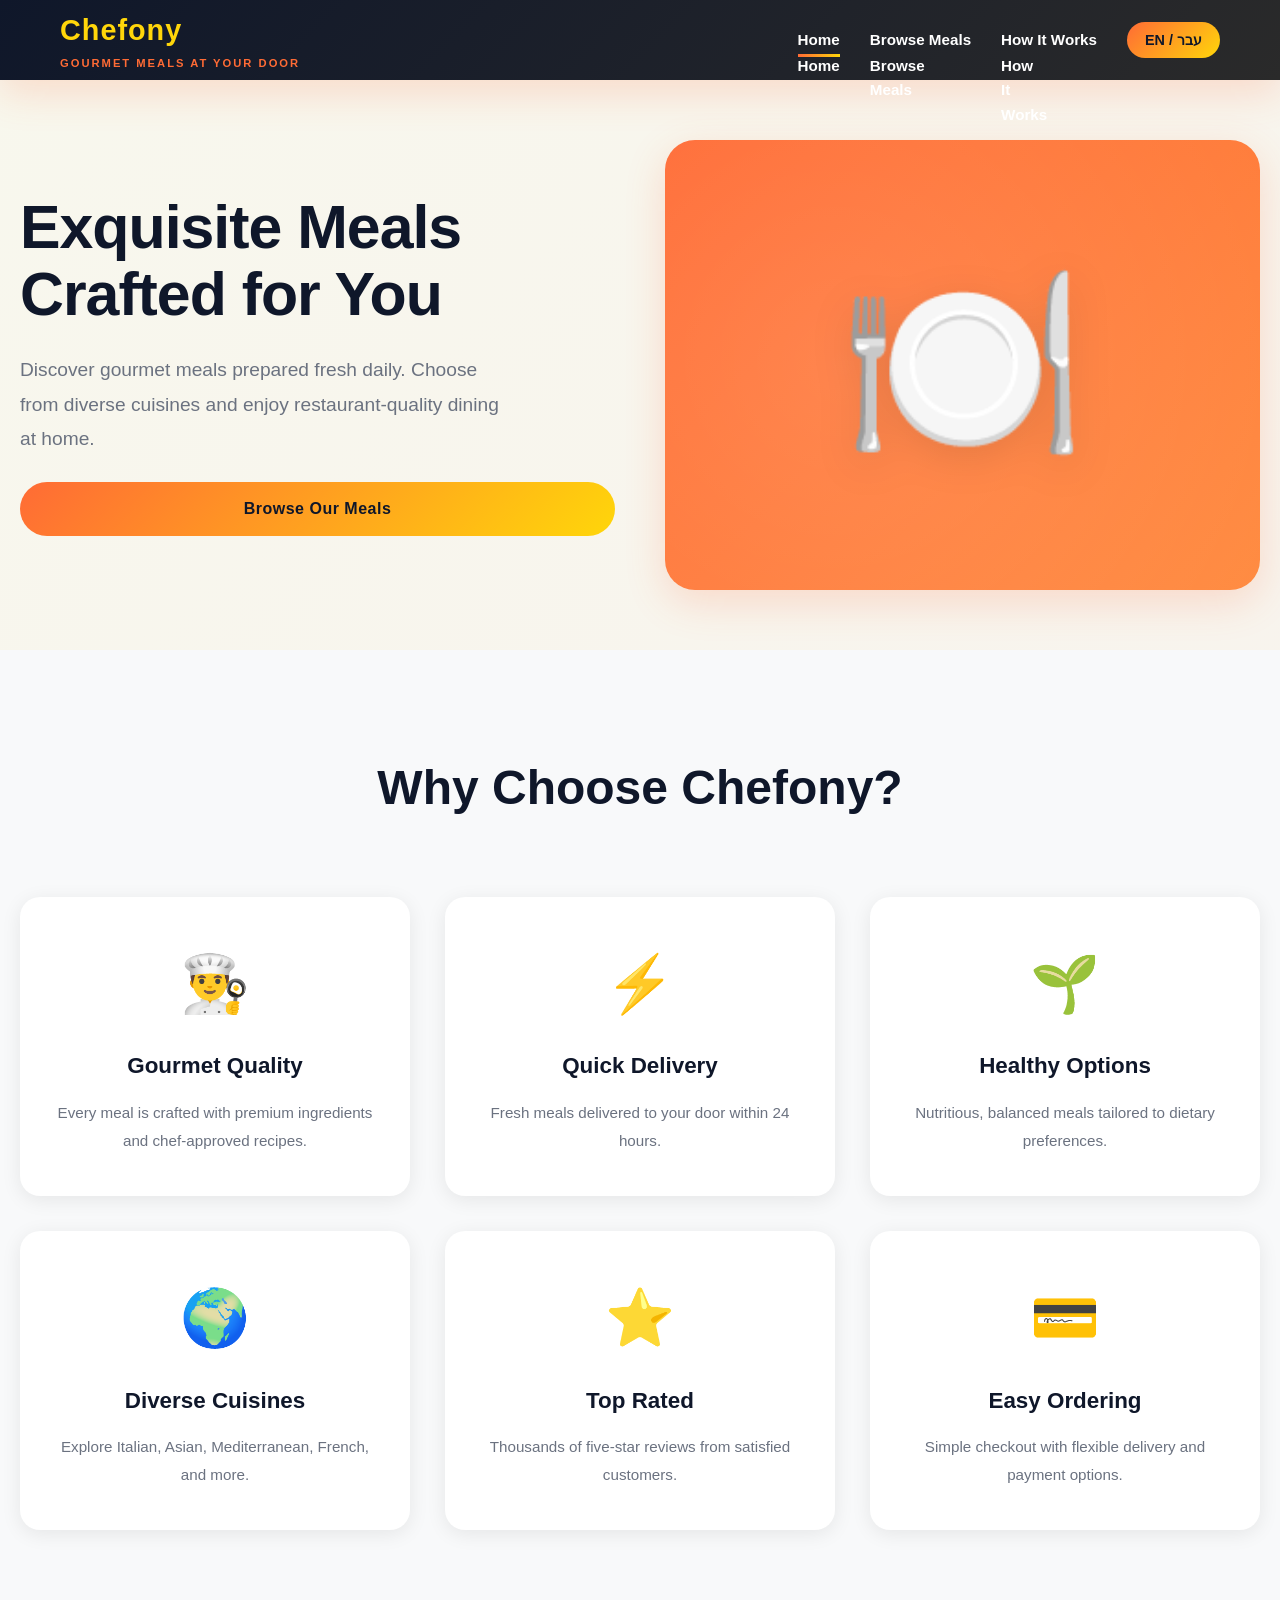
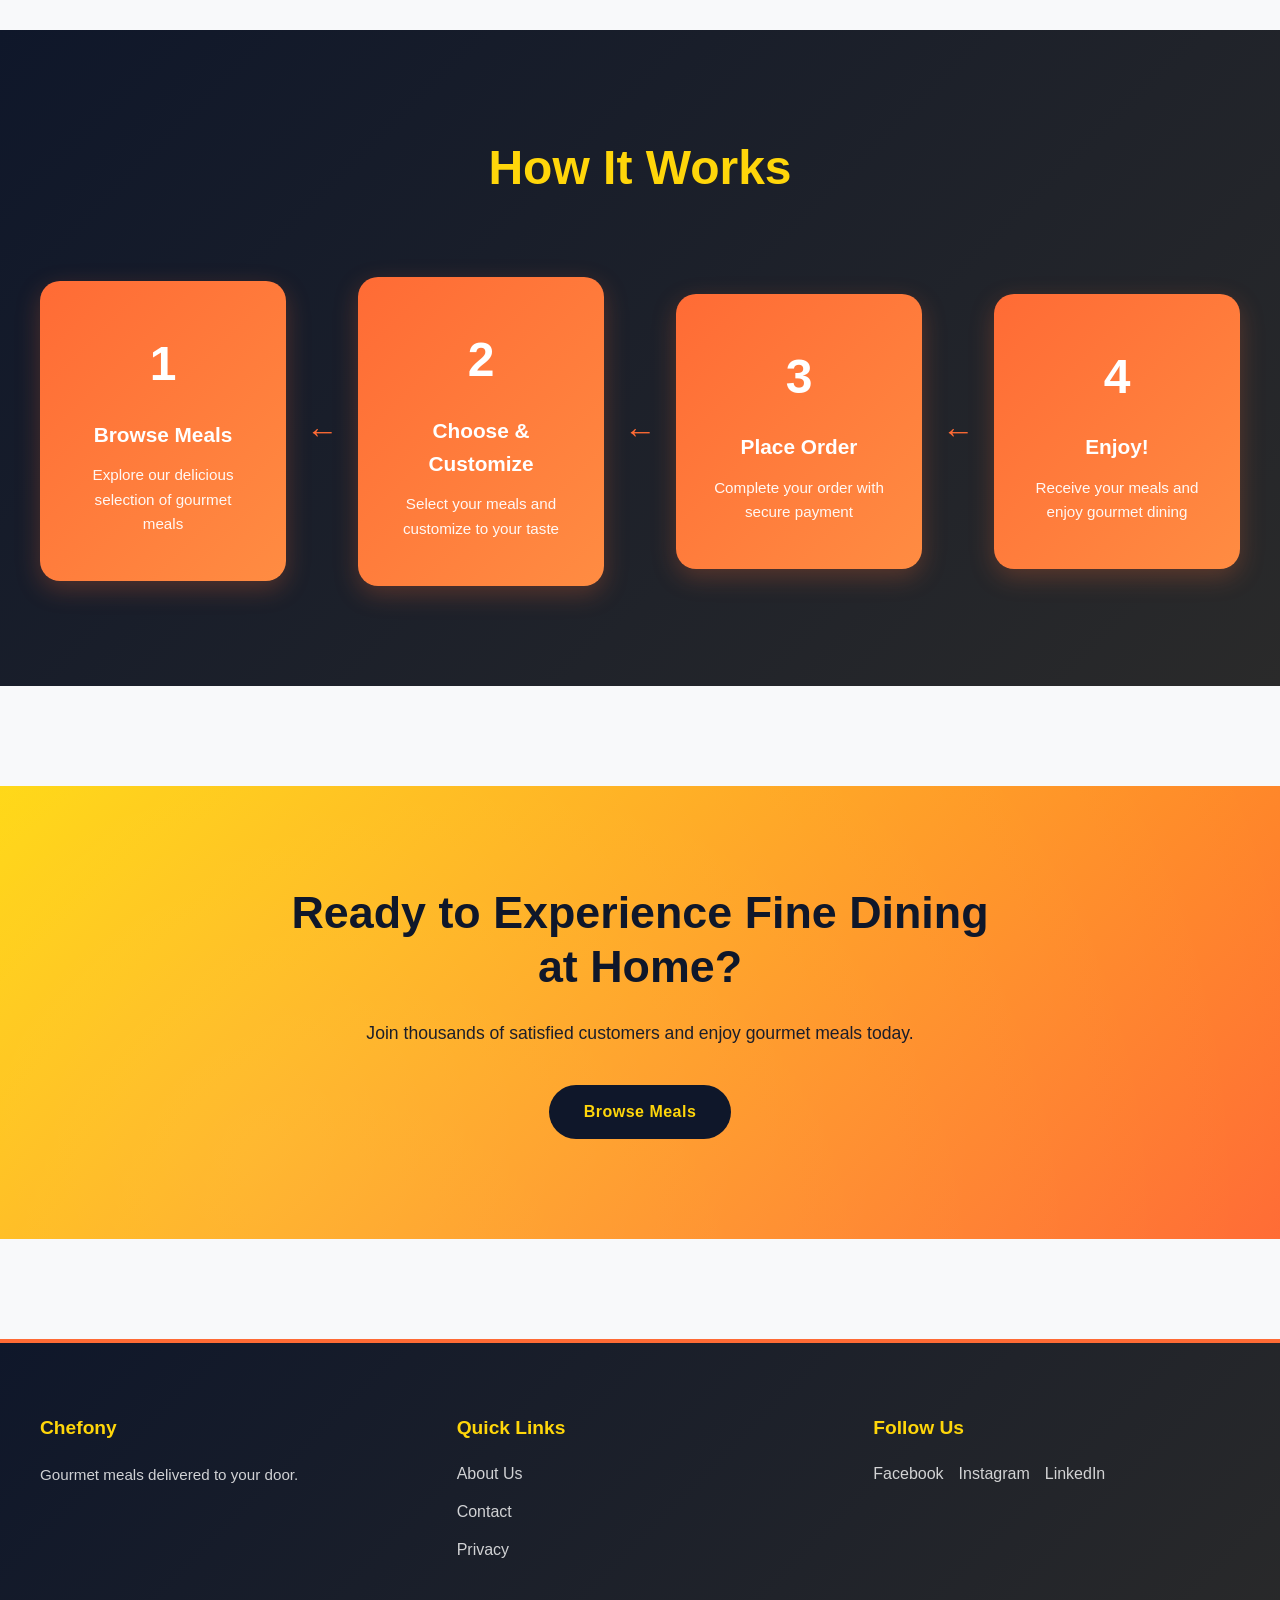
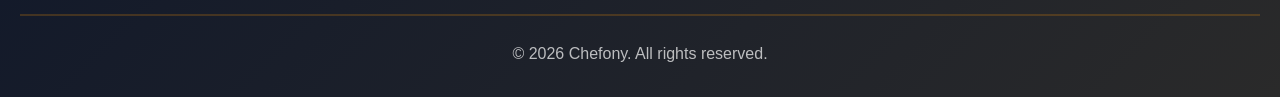
==== index.html @ 5f9595e0 "new_page" ====
<!DOCTYPE html>
<html lang="he" dir="rtl">
<head>
    <meta charset="UTF-8">
    <meta name="viewport" content="width=device-width, initial-scale=1.0">
    <title>Chefony - Delicious Meals Delivered</title>
    <link rel="stylesheet" href="styles.css">
</head>
<body>
    <nav class="navbar">
        <div class="nav-container">
            <div class="logo">
                <h1>Chefony</h1>
                <p data-en="Gourmet Meals at Your Door" data-he="ארוחות גורמט אצלך בדלת">ארוחות גורמט אצלך בדלת</p>
            </div>
            <div class="nav-links">
                <a href="#home" class="nav-link active" data-en="Home" data-he="בית">בית</a>
                <a href="meals.html" class="nav-link" data-en="Browse Meals" data-he="עיין בארוחות">עיין בארוחות</a>
                <a href="#how-it-works" class="nav-link" data-en="How It Works" data-he="איך זה עובד">איך זה עובד</a>
                <button class="lang-toggle" onclick="toggleLanguage()">EN / עבר</button>
            </div>
        </div>
    </nav>

    <section id="home" class="hero">
        <div class="hero-content">
            <h1 data-en="Exquisite Meals Crafted for You" data-he="ארוחות משובחות שנוצרות עבורך">ארוחות משובחות שנוצרות עבורך</h1>
            <p data-en="Discover gourmet meals prepared fresh daily. Choose from diverse cuisines and enjoy restaurant-quality dining at home." data-he="גלה ארוחות גורמט המוכנות טריות מדי יום. בחר מתפריטים מגוונים ותיהנה מארוחות ברמת מסעדה בבית.">גלה ארוחות גורמט המוכנות טריות מדי יום. בחר מתפריטים מגוונים ותיהנה מארוחות ברמת מסעדה בבית.</p>
            <a href="meals.html" class="btn btn-primary" data-en="Browse Our Meals" data-he="עיין בארוחותינו">עיין בארוחותינו</a>
        </div>
        <div class="hero-image">
            <div class="image-placeholder">🍽️</div>
        </div>
    </section>

    <section id="features" class="features">
        <h2 data-en="Why Choose Chefony?" data-he="למה לבחור ב-Chefony?">למה לבחור ב-Chefony?</h2>
        <div class="features-grid">
            <div class="feature-card">
                <div class="feature-icon">👨‍🍳</div>
                <h3 data-en="Gourmet Quality" data-he="איכות גורמט">איכות גורמט</h3>
                <p data-en="Every meal is crafted with premium ingredients and chef-approved recipes." data-he="כל ארוחה מוכנה עם מרכיבים פרימיום ובאישור שפים.">כל ארוחה מוכנה עם מרכיבים פרימיום ובאישור שפים.</p>
            </div>
            <div class="feature-card">
                <div class="feature-icon">⚡</div>
                <h3 data-en="Quick Delivery" data-he="משלוח מהיר">משלוח מהיר</h3>
                <p data-en="Fresh meals delivered to your door within 24 hours." data-he="ארוחות טריות מועברות לדלתך תוך 24 שעות.">ארוחות טריות מועברות לדלתך תוך 24 שעות.</p>
            </div>
            <div class="feature-card">
                <div class="feature-icon">🌱</div>
                <h3 data-en="Healthy Options" data-he="אפשרויות בריאות">אפשרויות בריאות</h3>
                <p data-en="Nutritious, balanced meals tailored to dietary preferences." data-he="ארוחות מזינות ומאוזנות המותאמות להעדפות תזונתיות.">ארוחות מזינות ומאוזנות המותאמות להעדפות תזונתיות.</p>
            </div>
            <div class="feature-card">
                <div class="feature-icon">🌍</div>
                <h3 data-en="Diverse Cuisines" data-he="מטבחים מגוונים">מטבחים מגוונים</h3>
                <p data-en="Explore Italian, Asian, Mediterranean, French, and more." data-he="בדוק איטלקית, אסיאתית, ים תיכונית, צרפתית ועוד.">בדוק איטלקית, אסיאתית, ים תיכונית, צרפתית ועוד.</p>
            </div>
            <div class="feature-card">
                <div class="feature-icon">⭐</div>
                <h3 data-en="Top Rated" data-he="דירוג גבוה">דירוג גבוה</h3>
                <p data-en="Thousands of five-star reviews from satisfied customers." data-he="אלפי ביקורות חמישה כוכבים מלקוחות מרוצים.">אלפי ביקורות חמישה כוכבים מלקוחות מרוצים.</p>
            </div>
            <div class="feature-card">
                <div class="feature-icon">💳</div>
                <h3 data-en="Easy Ordering" data-he="הזמנה קלה">הזמנה קלה</h3>
                <p data-en="Simple checkout with flexible delivery and payment options." data-he="קופה פשוטה עם אפשרויות משלוח ותשלום גמישות.">קופה פשוטה עם אפשרויות משלוח ותשלום גמישות.</p>
            </div>
        </div>
    </section>

    <section id="how-it-works" class="how-it-works">
        <h2 data-en="How It Works" data-he="איך זה עובד">איך זה עובד</h2>
        <div class="steps">
            <div class="step">
                <div class="step-number">1</div>
                <h3 data-en="Browse Meals" data-he="עיין בארוחות">עיין בארוחות</h3>
                <p data-en="Explore our delicious selection of gourmet meals" data-he="בדוק את מבחר הארוחות המעולות שלנו">בדוק את מבחר הארוחות המעולות שלנו</p>
            </div>
            <div class="step-arrow" data-arrow="true">←</div>
            <div class="step">
                <div class="step-number">2</div>
                <h3 data-en="Choose & Customize" data-he="בחר והתאם">בחר והתאם</h3>
                <p data-en="Select your meals and customize to your taste" data-he="בחר ארוחות והתאם לטעמך">בחר ארוחות והתאם לטעמך</p>
            </div>
            <div class="step-arrow" data-arrow="true">←</div>
            <div class="step">
                <div class="step-number">3</div>
                <h3 data-en="Place Order" data-he="בצע הזמנה">בצע הזמנה</h3>
                <p data-en="Complete your order with secure payment" data-he="השלם את הזמנתך עם תשלום מאובטח">השלם את הזמנתך עם תשלום מאובטח</p>
            </div>
            <div class="step-arrow" data-arrow="true">←</div>
            <div class="step">
                <div class="step-number">4</div>
                <h3 data-en="Enjoy!" data-he="תיהנו!">תיהנו!</h3>
                <p data-en="Receive your meals and enjoy gourmet dining" data-he="קבל את הארוחות שלך ותיהנה מחווית גורמט">קבל את הארוחות שלך ותיהנה מחווית גורמט</p>
            </div>
        </div>
    </section>

    <section class="cta">
        <div class="cta-content">
            <h2 data-en="Ready to Experience Fine Dining at Home?" data-he="מוכנים לחוות ארוחת שף פרטית בבית?">מוכנים לחוות ארוחת שף פרטית בבית?</h2>
            <p data-en="Join thousands of satisfied customers and enjoy gourmet meals today." data-he="הצטרף לאלפי לקוחות מרוצים ותיהנה מארוחות גורמט כבר היום.">הצטרף לאלפי לקוחות מרוצים ותיהנה מארוחות גורמט כבר היום.</p>
            <a href="meals.html" class="btn btn-secondary" data-en="Browse Meals" data-he="עיין בארוחות">עיין בארוחות</a>
        </div>
    </section>

    <footer class="footer">
        <div class="footer-content">
            <div class="footer-section">
                <h4>Chefony</h4>
                <p data-en="Gourmet meals delivered to your door." data-he="ארוחות גורמט מועברות לדלת ביתך.">ארוחות גורמט מועברות לדלת ביתך.</p>
            </div>
            <div class="footer-section">
                <h4 data-en="Quick Links" data-he="קישורים מהירים">קישורים מהירים</h4>
                <ul>
                    <li><a href="#" data-en="About Us" data-he="אודותינו">אודותינו</a></li>
                    <li><a href="#" data-en="Contact" data-he="צור קשר">צור קשר</a></li>
                    <li><a href="#" data-en="Privacy" data-he="פרטיות">פרטיות</a></li>
                </ul>
            </div>
            <div class="footer-section">
                <h4 data-en="Follow Us" data-he="עקבו אחרינו">עקבו אחרינו</h4>
                <div class="social-links">
                    <a href="#">Facebook</a>
                    <a href="#">Instagram</a>
                    <a href="#">LinkedIn</a>
                </div>
            </div>
        </div>
        <div class="footer-bottom">
            <p>&copy; 2026 Chefony. <span data-en="All rights reserved." data-he="כל הזכויות שמורות.">כל הזכויות שמורות.</span></p>
        </div>
    </footer>

    <div id="contactModal" class="modal">
        <div class="modal-content">
            <span class="close" onclick="closeModal()">&times;</span>
            <h2 data-en="Get in Touch" data-he="צור קשר">צור קשר</h2>
            <form id="contactForm" onsubmit="submitForm(event)">
                <div class="form-group">
                    <label for="name" data-en="Name" data-he="שם">שם</label>
                    <input type="text" id="name" name="name" required>
                </div>
                <div class="form-group">
                    <label for="phone" data-en="Phone (9 digits)" data-he="טלפון (9 ספרות)">טלפון (9 ספרות)</label>
                    <input type="tel" id="phone" name="phone" pattern="\d{9}" placeholder="123456789" required>
                </div>
                <div class="form-group">
                    <label for="email" data-en="Email (Optional)" data-he="דוא״ל (אופציונלי)">דוא״ל (אופציונלי)</label>
                    <input type="email" id="email" name="email">
                </div>
                <div class="form-group">
                    <label for="message" data-en="Message" data-he="הודעה">הודעה</label>
                    <textarea id="message" name="message" rows="5" required></textarea>
                </div>
                <button type="submit" class="btn btn-primary" data-en="Send" data-he="שלח">שלח</button>
            </form>
        </div>
    </div>

    <script>
        function toggleLanguage() {
            const htmlTag = document.documentElement;
            // בדיקת השפה הנוכחית ומעבר לשנייה
            const currentLang = htmlTag.getAttribute('lang') === 'he' ? 'en' : 'he';
            
            // עדכון מאפייני השפה והכיווניות על ה-HTML הראשי
            htmlTag.setAttribute('lang', currentLang);
            htmlTag.setAttribute('dir', currentLang === 'he' ? 'rtl' : 'ltr');

            // מעבר על כל האלמנטים שיש להם תרגום והחלפת הטקסט הפנימי שלהם
            const translatableElements = document.querySelectorAll('[data-en][data-he]');
            translatableElements.forEach(el => {
                el.textContent = el.getAttribute(`data-${currentLang}`);
            });

            // היפוך כיוון חצי הזרימה (איך זה עובד) בהתאם לכיווניות החדשה
            const arrows = document.querySelectorAll('[data-arrow]');
            arrows.forEach(arrow => {
                arrow.textContent = currentLang === 'he' ? '←' : '→';
            });
        }
    </script>
    <script src="script.js"></script>
</body>
</html>
---- styles.css ----
/* ============================================
   GLOBAL STYLES & VARIABLES
   ============================================ */
:root {
    --primary-color: #0f172a;
    --secondary-color: #ff6b35;
    --accent-color: #ffd60a;
    --light-bg: #f8f9fa;
    --white: #ffffff;
    --text-dark: #1a1a1a;
    --text-light: #6b7280;
    --success: #10b981;
    --border-radius: 16px;
    --transition: all 0.3s ease;
    --box-shadow: 0 4px 20px rgba(0, 0, 0, 0.08);
    --box-shadow-lg: 0 12px 40px rgba(255, 107, 53, 0.2);
}

* {
    margin: 0;
    padding: 0;
    box-sizing: border-box;
}

body {
    font-family: 'Segoe UI', Tahoma, Geneva, Verdana, sans-serif;
    color: var(--text-dark);
    background-color: var(--light-bg);
    line-height: 1.6;
    overflow-x: hidden;
}

/* RTL Support */
html[dir="rtl"] {
    direction: rtl;
    text-align: right;
}

html[dir="rtl"] .hero-content {
    text-align: right;
}

html[dir="rtl"] .hero-image {
    order: -1;
}

/* ============================================
   NAVBAR & NAVIGATION
   ============================================ */
.navbar {
    background: linear-gradient(135deg, var(--primary-color) 0%, #2a2a2a 100%);
    box-shadow: var(--box-shadow-lg);
    position: sticky;
    top: 0;
    z-index: 1000;
    transition: var(--transition);
}

.nav-container {
    max-width: 1200px;
    margin: 0 auto;
    padding: 0 20px;
    display: flex;
    justify-content: space-between;
    align-items: center;
    height: 80px;
}

.logo {
    display: flex;
    flex-direction: column;
    gap: 2px;
}

.logo h1 {
    font-size: 1.8rem;
    color: var(--accent-color);
    font-weight: 900;
    letter-spacing: 1px;
}

.logo h1 a {
    text-decoration: none;
    color: inherit;
}

.logo p {
    font-size: 0.7rem;
    color: var(--secondary-color);
    letter-spacing: 2px;
    text-transform: uppercase;
    font-weight: 600;
}

.nav-links {
    display: flex;
    gap: 30px;
    align-items: center;
}

.nav-link {
    text-decoration: none;
    color: var(--white);
    font-weight: 600;
    position: relative;
    transition: var(--transition);
    font-size: 0.95rem;
}

.nav-link::after {
    content: attr(data-en);
    position: absolute;
    bottom: -5px;
    left: 0;
    width: 0;
    height: 3px;
    background: linear-gradient(90deg, var(--secondary-color), var(--accent-color));
    transition: var(--transition);
}

.nav-link:hover::after,
.nav-link.active::after {
    width: 100%;
}

.lang-toggle {
    background: linear-gradient(135deg, var(--secondary-color), var(--accent-color));
    color: var(--primary-color);
    border: none;
    padding: 10px 18px;
    border-radius: 50px;
    cursor: pointer;
    font-weight: 700;
    transition: var(--transition);
    font-size: 0.9rem;
}

.lang-toggle:hover {
    transform: scale(1.08);
    box-shadow: 0 4px 15px rgba(255, 149, 0, 0.3);
}

/* ============================================
   HERO SECTION
   ============================================ */
.hero {
    max-width: 1400px;
    margin: 0 auto;
    padding: 60px 20px;
    display: grid;
    grid-template-columns: 1fr 1fr;
    gap: 50px;
    align-items: center;
    background: linear-gradient(135deg, rgba(255, 215, 0, 0.05) 0%, rgba(255, 149, 0, 0.05) 100%);
}

.hero-content {
    display: flex;
    flex-direction: column;
    gap: 25px;
}

.hero-content h1 {
    font-size: 3.8rem;
    color: var(--primary-color);
    font-weight: 900;
    line-height: 1.1;
    letter-spacing: -1px;
}

.hero-content p {
    font-size: 1.2rem;
    color: var(--text-light);
    max-width: 500px;
    line-height: 1.8;
}

.hero-image {
    display: flex;
    align-items: center;
    justify-content: center;
    min-height: 450px;
    background: linear-gradient(135deg, var(--secondary-color), #ff8c42);
    border-radius: 30px;
    box-shadow: var(--box-shadow-lg);
    position: relative;
    overflow: hidden;
}

.hero-image::before {
    content: '';
    position: absolute;
    inset: 0;
    background: radial-gradient(circle at 30% 50%, rgba(255, 255, 255, 0.1), transparent);
    pointer-events: none;
}

.image-placeholder {
    font-size: 200px;
    text-align: center;
    z-index: 1;
    filter: drop-shadow(0 10px 20px rgba(0, 0, 0, 0.1));
}

/* ============================================
   BUTTONS
   ============================================ */
.btn {
    display: inline-block;
    padding: 14px 35px;
    border: none;
    border-radius: 50px;
    font-size: 1rem;
    font-weight: 700;
    cursor: pointer;
    transition: var(--transition);
    text-decoration: none;
    text-align: center;
    letter-spacing: 0.5px;
}

.btn-primary {
    background: linear-gradient(135deg, var(--secondary-color), var(--accent-color));
    color: var(--primary-color);
}

.btn-primary:hover {
    transform: translateY(-3px);
    box-shadow: 0 10px 25px rgba(255, 149, 0, 0.3);
}

.btn-secondary {
    background: var(--primary-color);
    color: var(--accent-color);
}

.btn-secondary:hover {
    transform: translateY(-3px);
    box-shadow: var(--box-shadow-lg);
    background: #2a2a2a;
}

.btn-outline {
    background: transparent;
    color: var(--secondary-color);
    border: 2px solid var(--secondary-color);
}

.btn-outline:hover {
    background: var(--secondary-color);
    color: var(--primary-color);
}

.btn-small {
    padding: 10px 18px;
    font-size: 0.9rem;
}

.btn-block {
    width: 100%;
    margin-top: 10px;
}

/* ============================================
   FEATURES SECTION
   ============================================ */
.features {
    max-width: 1400px;
    margin: 100px auto;
    padding: 0 20px;
}

.features h2 {
    font-size: 3rem;
    text-align: center;
    margin-bottom: 70px;
    color: var(--primary-color);
    font-weight: 900;
}

.features-grid {
    display: grid;
    grid-template-columns: repeat(auto-fit, minmax(320px, 1fr));
    gap: 35px;
}

.feature-card {
    background: var(--white);
    padding: 40px 30px;
    border-radius: 20px;
    box-shadow: var(--box-shadow);
    transition: var(--transition);
    text-align: center;
    border: 2px solid transparent;
}

.feature-card:hover {
    transform: translateY(-8px);
    box-shadow: var(--box-shadow-lg);
    border-color: var(--secondary-color);
}

.feature-icon {
    font-size: 3.5rem;
    margin-bottom: 20px;
    display: inline-block;
    animation: bounce 2s infinite;
}

@keyframes bounce {
    0%, 100% {
        transform: translateY(0);
    }
    50% {
        transform: translateY(-10px);
    }
}

.feature-card h3 {
    font-size: 1.4rem;
    margin-bottom: 15px;
    color: var(--primary-color);
    font-weight: 800;
}

.feature-card p {
    color: var(--text-light);
    line-height: 1.8;
    font-size: 0.95rem;
}

/* ============================================
   HOW IT WORKS SECTION
   ============================================ */
.how-it-works {
    background: linear-gradient(135deg, var(--primary-color) 0%, #2a2a2a 100%);
    padding: 100px 20px;
    margin: 100px 0;
    color: var(--white);
}

.how-it-works h2 {
    font-size: 3rem;
    text-align: center;
    margin-bottom: 70px;
    color: var(--accent-color);
    font-weight: 900;
}

.steps {
    max-width: 1200px;
    margin: 0 auto;
    display: flex;
    justify-content: center;
    align-items: center;
    gap: 20px;
    flex-wrap: wrap;
}

.step {
    background: linear-gradient(135deg, var(--secondary-color), #ff8c42);
    color: var(--white);
    padding: 45px 35px;
    border-radius: 20px;
    text-align: center;
    flex: 1;
    min-width: 220px;
    box-shadow: 0 8px 25px rgba(255, 107, 53, 0.25);
    transition: var(--transition);
}

.step:hover {
    transform: translateY(-8px);
    box-shadow: 0 15px 40px rgba(255, 107, 53, 0.35);
}

.step-number {
    font-size: 3rem;
    font-weight: 900;
    margin-bottom: 15px;
}

.step h3 {
    font-size: 1.3rem;
    margin-bottom: 12px;
    font-weight: 800;
}

.step p {
    font-size: 0.95rem;
    opacity: 0.95;
}

.step-arrow {
    font-size: 2rem;
    color: var(--secondary-color);
    display: none;
}

@media (min-width: 768px) {
    .step-arrow {
        display: block;
    }
}

/* ============================================
   CTA SECTION
   ============================================ */
.cta {
    background: linear-gradient(135deg, var(--accent-color) 0%, var(--secondary-color) 100%);
    color: var(--primary-color);
    padding: 100px 20px;
    text-align: center;
    position: relative;
    overflow: hidden;
}

.cta::before {
    content: '';
    position: absolute;
    inset: 0;
    background: radial-gradient(circle at 20% 80%, rgba(255, 255, 255, 0.1), transparent);
    pointer-events: none;
}

.cta-content {
    max-width: 700px;
    margin: 0 auto;
    position: relative;
    z-index: 1;
}

.cta h2 {
    font-size: 2.8rem;
    margin-bottom: 25px;
    font-weight: 900;
    line-height: 1.2;
}

.cta p {
    font-size: 1.1rem;
    margin-bottom: 35px;
    opacity: 0.95;
    line-height: 1.8;
}

/* ============================================
   PAGE HEADER
   ============================================ */
.page-header {
    background: linear-gradient(135deg, var(--primary-color), #2a2a2a);
    color: var(--white);
    padding: 70px 20px;
    text-align: center;
}

.page-header h1 {
    font-size: 2.8rem;
    margin-bottom: 15px;
    font-weight: 900;
    color: var(--accent-color);
}

.page-header p {
    font-size: 1.1rem;
    opacity: 0.9;
}

/* ============================================
   FILTERS & SEARCH
   ============================================ */
.filters-section {
    max-width: 1200px;
    margin: 40px auto;
    padding: 0 20px;
}

.filters-container {
    background: var(--white);
    padding: 35px;
    border-radius: 20px;
    box-shadow: var(--box-shadow);
    display: flex;
    gap: 20px;
    flex-wrap: wrap;
    align-items: center;
    border: 2px solid var(--light-bg);
}

.search-bar {
    flex: 1;
    min-width: 250px;
    display: flex;
    gap: 10px;
}

.search-bar input {
    flex: 1;
    padding: 14px 20px;
    border: 2px solid var(--light-bg);
    border-radius: 50px;
    font-size: 0.95rem;
    transition: var(--transition);
    font-weight: 500;
}

.search-bar input:focus {
    outline: none;
    border-color: var(--secondary-color);
    box-shadow: 0 0 0 3px rgba(255, 149, 0, 0.1);
}

.filter-group {
    display: flex;
    gap: 12px;
    align-items: center;
}

.filter-group label {
    font-weight: 700;
    color: var(--primary-color);
    white-space: nowrap;
    font-size: 0.95rem;
}

.filter-group select {
    padding: 10px 15px;
    border: 2px solid var(--light-bg);
    border-radius: 12px;
    font-size: 0.95rem;
    background: var(--white);
    cursor: pointer;
    transition: var(--transition);
    font-weight: 500;
    color: var(--text-dark);
}

.filter-group select:focus {
    outline: none;
    border-color: var(--secondary-color);
}

/* ============================================
   MEALS GRID & CARDS
   ============================================ */
.meals-section {
    max-width: 1400px;
    margin: 50px auto;
    padding: 0 20px;
}

.meals-grid {
    display: grid;
    grid-template-columns: repeat(auto-fill, minmax(300px, 1fr));
    gap: 30px;
}

.meal-card {
    background: var(--white);
    border-radius: 20px;
    box-shadow: var(--box-shadow);
    overflow: hidden;
    transition: var(--transition);
    cursor: pointer;
    border: 2px solid transparent;
    display: flex;
    flex-direction: column;
}

.meal-card:hover {
    transform: translateY(-12px) scale(1.02);
    box-shadow: var(--box-shadow-lg);
    border-color: var(--secondary-color);
}

.meal-image {
    width: 100%;
    height: 240px;
    background: linear-gradient(135deg, var(--accent-color), var(--secondary-color));
    display: flex;
    align-items: center;
    justify-content: center;
    font-size: 100px;
    position: relative;
    overflow: hidden;
}

.meal-image::before {
    content: '';
    position: absolute;
    inset: 0;
    background: radial-gradient(circle at 30% 50%, rgba(255, 255, 255, 0.15), transparent);
}

.meal-info {
    padding: 30px;
    display: flex;
    flex-direction: column;
    flex: 1;
}

.meal-name {
    font-size: 1.5rem;
    font-weight: 800;
    color: var(--primary-color);
    margin-bottom: 8px;
}

.meal-cuisine {
    font-size: 0.8rem;
    color: var(--secondary-color);
    margin-bottom: 12px;
    font-weight: 700;
    text-transform: uppercase;
    letter-spacing: 0.8px;
}

.meal-rating {
    color: var(--accent-color);
    font-weight: 700;
    margin-bottom: 12px;
    font-size: 0.95rem;
}

.meal-price {
    font-size: 1.6rem;
    font-weight: 900;
    color: var(--secondary-color);
    margin-bottom: 15px;
}

.meal-description {
    font-size: 0.95rem;
    color: var(--text-light);
    margin-bottom: 20px;
    line-height: 1.8;
    flex: 1;
}

.meal-card .btn {
    width: 100%;
    margin-top: auto;
}

.empty-state {
    text-align: center;
    padding: 60px 20px;
    color: var(--text-light);
}

.empty-state p {
    margin-bottom: 20px;
}

.empty-state a {
    color: var(--secondary-color);
    font-weight: 700;
    text-decoration: none;
}

/* ============================================
   BOOKING SECTION
   ============================================ */
.booking-section {
    max-width: 1200px;
    margin: 40px auto;
    padding: 0 20px;
}

.booking-container {
    display: grid;
    grid-template-columns: 2fr 1fr;
    gap: 40px;
}

.booking-left,
.booking-right {
    background: var(--white);
    padding: 40px;
    border-radius: 20px;
    box-shadow: var(--box-shadow);
}

.booking-items {
    display: flex;
    flex-direction: column;
    gap: 20px;
}

.booking-item {
    display: flex;
    gap: 20px;
    padding: 25px;
    border: 2px solid var(--light-bg);
    border-radius: 15px;
    transition: var(--transition);
}

.booking-item:hover {
    border-color: var(--secondary-color);
    box-shadow: var(--box-shadow);
}

.booking-item-image {
    width: 110px;
    height: 110px;
    background: linear-gradient(135deg, var(--accent-color), var(--secondary-color));
    border-radius: 12px;
    display: flex;
    align-items: center;
    justify-content: center;
    font-size: 50px;
    flex-shrink: 0;
}

.booking-item-details {
    flex: 1;
}

.booking-item-name {
    font-size: 1.3rem;
    font-weight: 700;
    color: var(--primary-color);
    margin-bottom: 8px;
}

.booking-item-price {
    font-size: 1.2rem;
    font-weight: 800;
    color: var(--secondary-color);
}

.booking-summary {
    position: sticky;
    top: 100px;
}

.booking-summary h2 {
    font-size: 1.6rem;
    margin-bottom: 25px;
    color: var(--primary-color);
    font-weight: 800;
    border-bottom: 3px solid var(--accent-color);
    padding-bottom: 15px;
}

.summary-item {
    margin-bottom: 20px;
}

.summary-item span {
    display: block;
    font-weight: 700;
    margin-bottom: 10px;
    color: var(--text-dark);
    font-size: 0.95rem;
}

.form-input,
.form-input input,
.form-input textarea,
.form-input select {
    width: 100%;
    padding: 12px;
    border: 2px solid var(--light-bg);
    border-radius: 10px;
    font-size: 0.95rem;
    font-family: inherit;
    transition: var(--transition);
}

.form-input input:focus,
.form-input textarea:focus,
.form-input select:focus {
    outline: none;
    border-color: var(--secondary-color);
    box-shadow: 0 0 0 3px rgba(255, 149, 0, 0.1);
}

.form-input textarea {
    resize: vertical;
    min-height: 80px;
}

.summary-item .form-input {
    margin-top: 8px;
}

hr {
    margin: 25px 0;
    border: none;
    border-top: 2px solid var(--light-bg);
}

.summary-total {
    background: linear-gradient(135deg, rgba(255, 215, 0, 0.05), rgba(255, 149, 0, 0.05));
    padding: 25px;
    border-radius: 15px;
    margin-bottom: 25px;
    border: 2px solid var(--light-bg);
}

.summary-row {
    display: flex;
    justify-content: space-between;
    margin-bottom: 12px;
    font-weight: 600;
    font-size: 0.95rem;
}

.summary-row.total {
    font-size: 1.4rem;
    font-weight: 900;
    color: var(--secondary-color);
    border-top: 2px solid var(--light-bg);
    padding-top: 12px;
}

.booking-summary h3 {
    font-size: 1.2rem;
    margin: 25px 0 18px 0;
    color: var(--primary-color);
    font-weight: 800;
}

.form-group {
    margin-bottom: 18px;
}

.form-group label {
    display: block;
    font-weight: 700;
    margin-bottom: 8px;
    color: var(--text-dark);
    font-size: 0.95rem;
}

.form-group input {
    width: 100%;
    padding: 12px;
    border: 2px solid var(--light-bg);
    border-radius: 10px;
    font-size: 0.95rem;
    transition: var(--transition);
}

.form-group input:focus {
    outline: none;
    border-color: var(--secondary-color);
}

.form-row {
    display: grid;
    grid-template-columns: 1fr 1fr;
    gap: 15px;
}

/* ============================================
   FOOTER
   ============================================ */
.footer {
    background: linear-gradient(135deg, var(--primary-color), #2a2a2a);
    color: var(--white);
    padding: 70px 20px 30px;
    margin-top: 100px;
    border-top: 4px solid var(--secondary-color);
}

.footer-content {
    max-width: 1200px;
    margin: 0 auto;
    display: grid;
    grid-template-columns: repeat(auto-fit, minmax(250px, 1fr));
    gap: 50px;
    margin-bottom: 40px;
}

.footer-section h4 {
    font-size: 1.2rem;
    margin-bottom: 18px;
    color: var(--accent-color);
    font-weight: 800;
}

.footer-section p {
    color: rgba(255, 255, 255, 0.8);
    line-height: 1.8;
    font-size: 0.95rem;
}

.footer-section ul {
    list-style: none;
}

.footer-section li {
    margin-bottom: 12px;
}

.footer-section a {
    color: rgba(255, 255, 255, 0.8);
    text-decoration: none;
    transition: var(--transition);
    font-weight: 500;
}

.footer-section a:hover {
    color: var(--secondary-color);
    padding-left: 5px;
}

.social-links {
    display: flex;
    gap: 15px;
}

.footer-bottom {
    border-top: 2px solid rgba(255, 149, 0, 0.2);
    padding-top: 25px;
    text-align: center;
    color: rgba(255, 255, 255, 0.7);
    font-weight: 500;
}

/* ============================================
   RESPONSIVE DESIGN
   ============================================ */
@media (max-width: 1024px) {
    .hero {
        grid-template-columns: 1fr;
        gap: 40px;
        padding: 50px 20px;
    }

    .hero-image {
        min-height: 350px;
    }

    .image-placeholder {
        font-size: 150px;
    }

    .booking-container {
        grid-template-columns: 1fr;
    }

    .booking-summary {
        position: static;
    }

    .nav-links {
        gap: 20px;
    }

    .features h2,
    .how-it-works h2,
    .page-header h1 {
        font-size: 2.2rem;
    }

    .hero-content h1 {
        font-size: 2.8rem;
    }

    .cta h2 {
        font-size: 2.2rem;
    }
}

@media (max-width: 768px) {
    .nav-container {
        flex-direction: column;
        gap: 15px;
        height: auto;
        padding: 15px 20px;
    }

    .nav-links {
        flex-wrap: wrap;
        justify-content: center;
        gap: 15px;
        width: 100%;
    }

    .nav-link {
        font-size: 0.85rem;
    }

    .hero {
        grid-template-columns: 1fr;
        padding: 40px 20px;
        gap: 30px;
    }

    .hero-content h1 {
        font-size: 2.2rem;
    }

    .hero-content p {
        font-size: 1rem;
    }

    .hero-image {
        min-height: 300px;
    }

    .image-placeholder {
        font-size: 100px;
    }

    .features h2,
    .how-it-works h2 {
        font-size: 1.8rem;
        margin-bottom: 50px;
    }

    .features-grid {
        grid-template-columns: 1fr;
        gap: 25px;
    }

    .feature-card {
        padding: 30px 20px;
    }

    .steps {
        flex-direction: column;
    }

    .step-arrow {
        transform: rotate(90deg);
        margin: 10px 0;
    }

    .step {
        min-width: 100%;
        padding: 35px 25px;
    }

    .step-number {
        font-size: 2.5rem;
    }

    .page-header {
        padding: 50px 20px;
    }

    .page-header h1 {
        font-size: 1.8rem;
    }

    .filters-container {
        flex-direction: column;
        align-items: stretch;
        padding: 25px;
    }

    .search-bar {
        order: -1;
        flex-direction: column;
    }

    .search-bar input {
        width: 100%;
    }

    .filter-group {
        width: 100%;
    }

    .filter-group select {
        width: 100%;
    }

    .meals-grid {
        grid-template-columns: 1fr;
    }

    .form-row {
        grid-template-columns: 1fr;
    }

    .footer-content {
        grid-template-columns: 1fr;
        gap: 30px;
    }

    .cta {
        padding: 60px 20px;
    }

    .cta h2 {
        font-size: 1.8rem;
    }

    .booking-left,
    .booking-right {
        padding: 25px;
    }

    .booking-summary h2 {
        font-size: 1.3rem;
    }

    .btn {
        padding: 12px 25px;
        font-size: 0.95rem;
    }
}

@media (max-width: 480px) {
    .logo h1 {
        font-size: 1.4rem;
    }

    .logo p {
        font-size: 0.6rem;
    }

    .nav-links {
        gap: 10px;
    }

    .nav-link {
        font-size: 0.75rem;
    }

    .lang-toggle {
        padding: 8px 12px;
        font-size: 0.75rem;
    }

    .hero {
        padding: 30px 15px;
        gap: 20px;
    }

    .hero-content h1 {
        font-size: 1.6rem;
        line-height: 1.15;
    }

    .hero-content p {
        font-size: 0.9rem;
    }

    .hero-image {
        min-height: 250px;
    }

    .image-placeholder {
        font-size: 70px;
    }

    .features h2,
    .how-it-works h2,
    .page-header h1 {
        font-size: 1.4rem;
        margin-bottom: 30px;
    }

    .feature-card {
        padding: 20px 15px;
    }

    .feature-icon {
        font-size: 2.5rem;
    }

    .feature-card h3 {
        font-size: 1.1rem;
    }

    .feature-card p {
        font-size: 0.85rem;
    }

    .step {
        padding: 25px 15px;
        min-width: 100%;
    }

    .step-number {
        font-size: 2rem;
    }

    .step h3 {
        font-size: 1.1rem;
    }

    .step p {
        font-size: 0.8rem;
    }

    .cta h2 {
        font-size: 1.4rem;
    }

    .cta p {
        font-size: 0.95rem;
    }

    .filters-container {
        padding: 15px;
    }

    .search-bar input {
        font-size: 0.9rem;
        padding: 10px 15px;
    }

    .filter-group label {
        font-size: 0.8rem;
    }

    .filter-group select {
        font-size: 0.85rem;
        padding: 8px 10px;
    }

    .meal-card {
        border-radius: 15px;
    }

    .meal-image {
        height: 180px;
        font-size: 60px;
    }

    .meal-name {
        font-size: 1.1rem;
    }

    .meal-price {
        font-size: 1.1rem;
    }

    .booking-item {
        flex-direction: column;
        align-items: center;
        text-align: center;
        padding: 15px;
    }

    .booking-item-image {
        width: 80px;
        height: 80px;
        font-size: 35px;
    }

    .booking-summary h2 {
        font-size: 1.1rem;
    }

    .btn {
        padding: 10px 18px;
        font-size: 0.85rem;
    }

    .footer {
        padding: 50px 15px 20px;
    }

    .footer-section h4 {
        font-size: 1rem;
    }

    .footer-section p {
        font-size: 0.85rem;
    }

    .form-group label {
        font-size: 0.85rem;
    }

    .form-input,
    .form-group input {
        padding: 10px;
        font-size: 0.85rem;
    }
}

/* ============================================
   MODAL & CONTACT FORM
   ============================================ */
.modal {
    display: none;
    position: fixed;
    z-index: 2000;
    left: 0;
    top: 0;
    width: 100%;
    height: 100%;
    background-color: rgba(0, 0, 0, 0.6);
    animation: fadeIn 0.3s ease;
}

@keyframes fadeIn {
    from {
        opacity: 0;
    }
    to {
        opacity: 1;
    }
}

.modal-content {
    background-color: var(--white);
    margin: 5% auto;
    padding: 40px;
    border-radius: 20px;
    width: 90%;
    max-width: 500px;
    box-shadow: 0 20px 60px rgba(0, 0, 0, 0.3);
    animation: slideIn 0.3s ease;
}

@keyframes slideIn {
    from {
        transform: translateY(-50px);
        opacity: 0;
    }
    to {
        transform: translateY(0);
        opacity: 1;
    }
}

.modal-content h2 {
    font-size: 1.8rem;
    margin-bottom: 30px;
    color: var(--primary-color);
    font-weight: 800;
    text-align: center;
}

.close {
    color: var(--text-light);
    float: right;
    font-size: 2rem;
    font-weight: bold;
    cursor: pointer;
    transition: var(--transition);
}

.close:hover {
    color: var(--secondary-color);
}

.modal-content .form-group {
    margin-bottom: 20px;
}

.modal-content .form-group label {
    display: block;
    font-weight: 700;
    margin-bottom: 8px;
    color: var(--text-dark);
    font-size: 0.95rem;
}

.modal-content input,
.modal-content textarea {
    width: 100%;
    padding: 12px;
    border: 2px solid var(--light-bg);
    border-radius: 10px;
    font-size: 0.95rem;
    font-family: inherit;
    transition: var(--transition);
}

.modal-content input:focus,
.modal-content textarea:focus {
    outline: none;
    border-color: var(--secondary-color);
    box-shadow: 0 0 0 3px rgba(255, 107, 53, 0.1);
}

.modal-content textarea {
    resize: vertical;
    min-height: 100px;
}

.modal-content .btn {
    width: 100%;
    margin-top: 20px;
}

@media (max-width: 768px) {
    .modal-content {
        width: 95%;
        margin: 20% auto;
        padding: 25px;
    }

    .modal-content h2 {
        font-size: 1.4rem;
        margin-bottom: 20px;
    }

    .close {
        font-size: 1.5rem;
    }
}
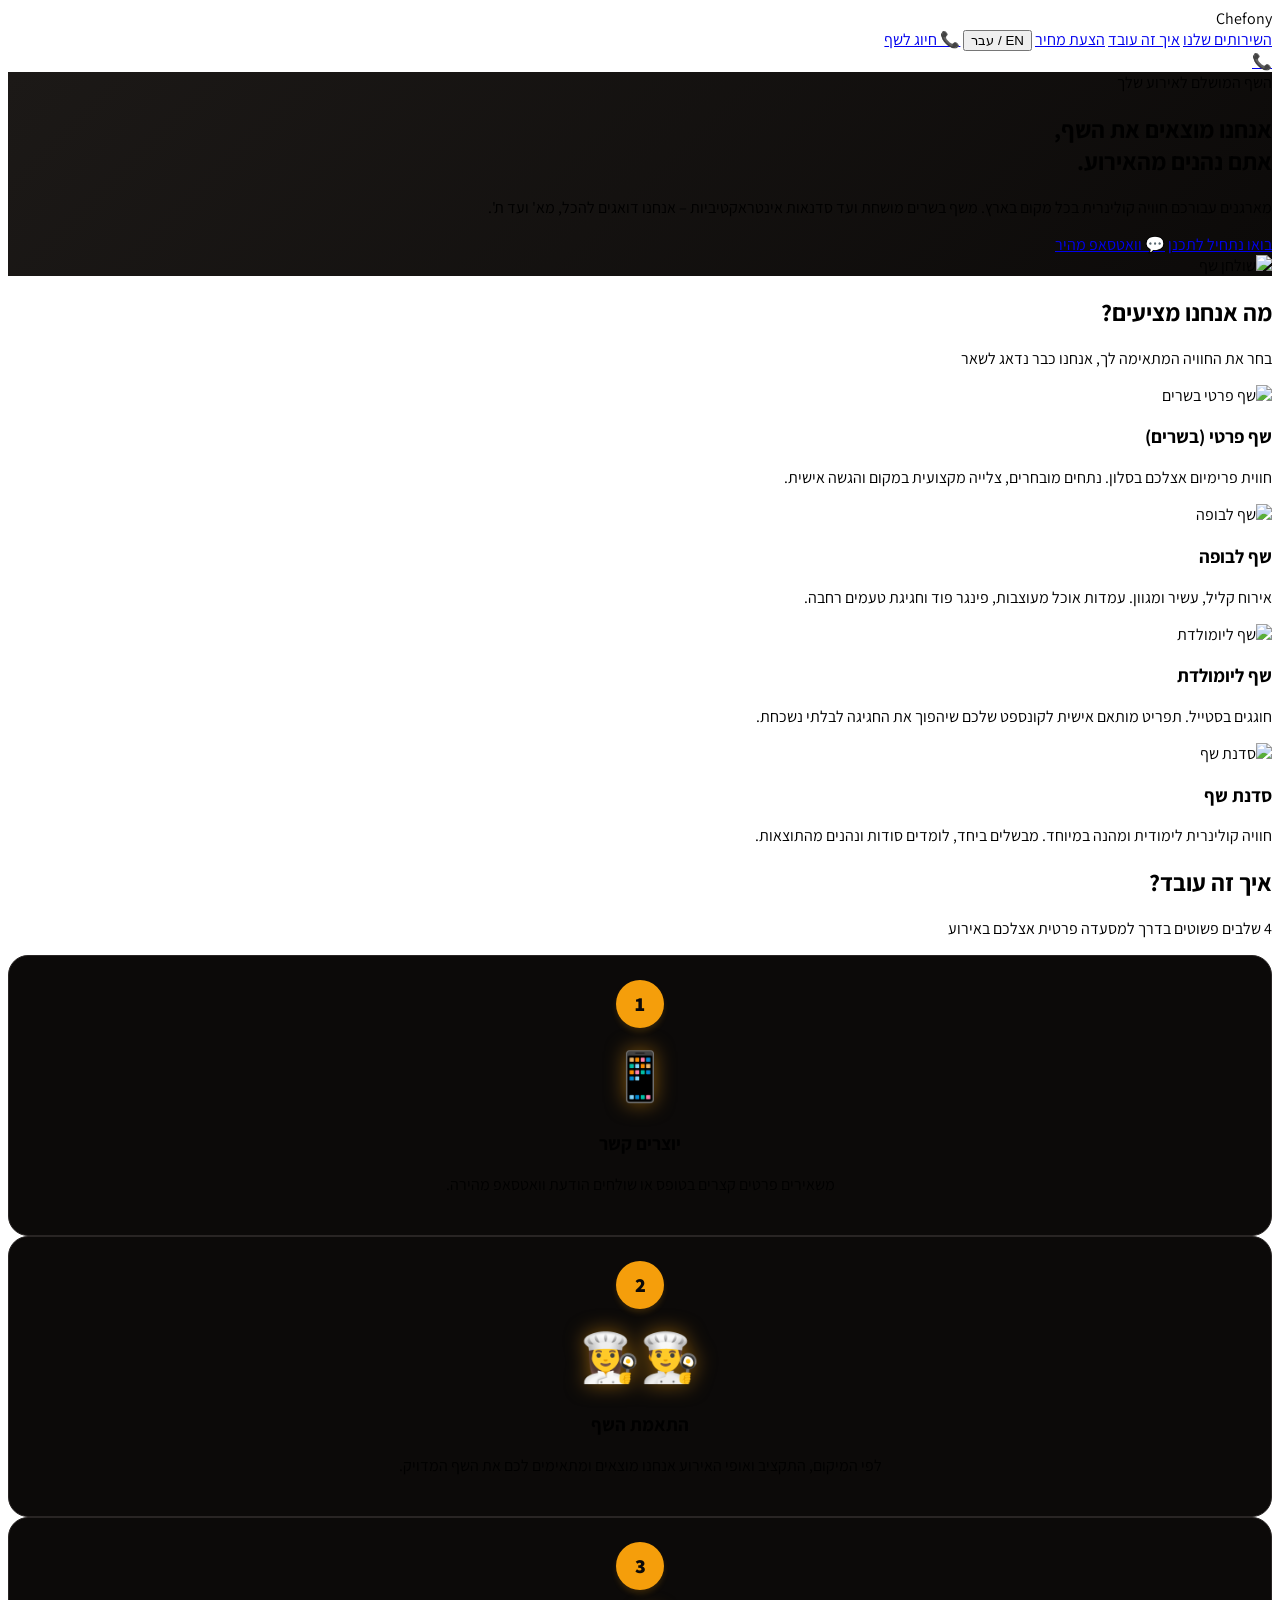
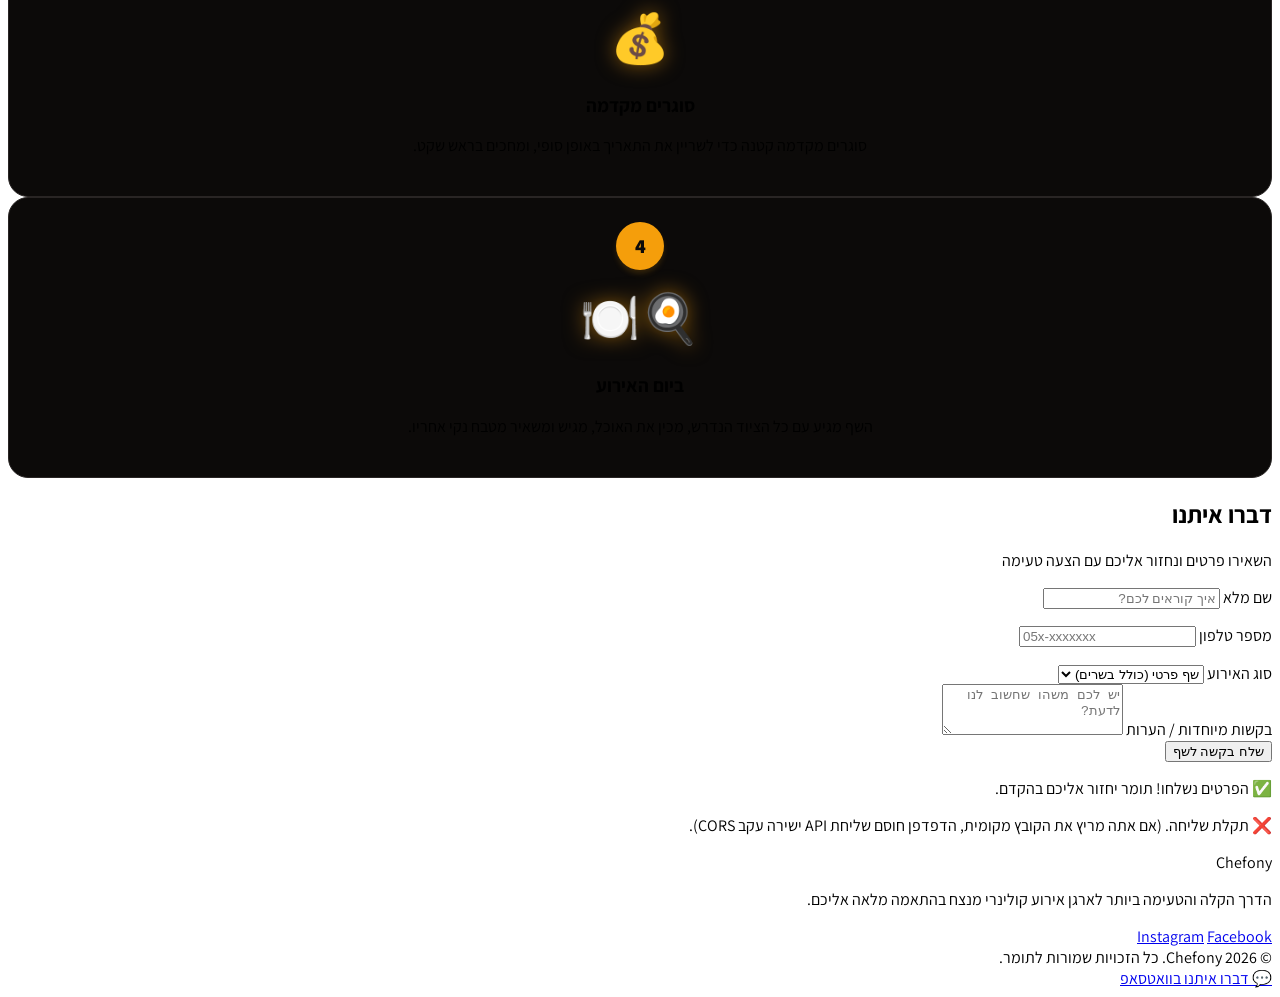
==== commit 529b39e5: "one_pager" ====
--- a/index.html
+++ b/index.html
@@ -1,188 +1,337 @@
 <!DOCTYPE html>
-<html lang="he" dir="rtl">
+<html lang="he" dir="rtl" class="scroll-smooth">
 <head>
     <meta charset="UTF-8">
     <meta name="viewport" content="width=device-width, initial-scale=1.0">
-    <title>Chefony - Delicious Meals Delivered</title>
-    <link rel="stylesheet" href="styles.css">
+    <title>Chefony | חוויות שף פרטיות בהתאמה אישית</title>
+    
+    <script src="https://cdn.jsdelivr.net/npm/@tailwindcss/browser@4"></script>
+    
+    <link rel="preconnect" href="https://fonts.googleapis.com">
+    <link rel="preconnect" href="https://fonts.gstatic.com" crossorigin>
+    <link href="https://fonts.googleapis.com/css2?family=Assistant:wght@200;400;600;700;800&display=swap" rel="stylesheet">
+    
+    <style>
+        body { font-family: 'Assistant', sans-serif; }
+        .hero-gradient { background: linear-gradient(135deg, #1c1917 0%, #0c0a09 100%); }
+        .step-card {
+            background: #0c0a09;
+            border: 1px solid #292524;
+            padding: 24px;
+            border-radius: 20px;
+            text-align: center;
+            transition: all 0.3s ease;
+        }
+        .step-card:hover {
+            border-color: rgba(245, 158, 11, 0.3);
+            box-shadow: 0 10px 30px -10px rgba(0,0,0,0.5);
+        }
+        .step-number {
+            width: 48px;
+            height: 48px;
+            background-color: #f59e0b;
+            color: #0c0a09;
+            font-weight: 900;
+            border-radius: 50%;
+            display: flex;
+            align-items: center;
+            justify-content: center;
+            margin: 0 auto 16px;
+            font-size: 20px;
+            box-shadow: 0 4px 6px -1px rgba(245, 158, 11, 0.2);
+        }
+        .step-icon {
+            font-size: 48px;
+            color: #f59e0b;
+            margin-bottom: 24px;
+            filter: drop-shadow(0 0 10px rgba(245, 158, 11, 0.5));
+        }
+    </style>
 </head>
-<body>
-    <nav class="navbar">
-        <div class="nav-container">
-            <div class="logo">
-                <h1>Chefony</h1>
-                <p data-en="Gourmet Meals at Your Door" data-he="ארוחות גורמט אצלך בדלת">ארוחות גורמט אצלך בדלת</p>
-            </div>
-            <div class="nav-links">
-                <a href="#home" class="nav-link active" data-en="Home" data-he="בית">בית</a>
-                <a href="meals.html" class="nav-link" data-en="Browse Meals" data-he="עיין בארוחות">עיין בארוחות</a>
-                <a href="#how-it-works" class="nav-link" data-en="How It Works" data-he="איך זה עובד">איך זה עובד</a>
-                <button class="lang-toggle" onclick="toggleLanguage()">EN / עבר</button>
-            </div>
+<body class="bg-stone-950 text-stone-100 antialiased">
+
+    <nav class="bg-stone-900/90 backdrop-blur-md sticky top-0 z-50 border-b border-stone-800 shadow-lg">
+        <div class="max-w-7xl mx-auto px-6 py-4 flex justify-between items-center">
+            <span class="text-3xl font-black tracking-tighter text-amber-500">Chefony</span>
+            <div class="flex gap-4 md:gap-8 items-center font-semibold text-stone-300">
+                <a href="#services" class="hidden md:inline hover:text-amber-500 transition" data-en="Our Services" data-he="השירותים שלנו">השירותים שלנו</a>
+                <a href="#how-it-works" class="hidden md:inline hover:text-amber-500 transition" data-en="How It Works" data-he="איך זה עובד">איך זה עובד</a>
+                <a href="#contact" class="hidden md:inline hover:text-amber-500 transition" data-en="Get a Quote" data-he="הצעת מחיר">הצעת מחיר</a>
+                
+                <button onclick="toggleLanguage()" class="bg-stone-800 hover:bg-stone-700 text-amber-400 text-xs font-bold px-3 py-1.5 rounded-lg border border-stone-700 transition cursor-pointer">
+                    EN / עבר
+                </button>
+                
+                <a href="tel:0526733636" class="hidden md:block bg-amber-500 hover:bg-amber-600 text-stone-950 px-6 py-2 rounded-full transition shadow-md font-bold" data-en="📞 Call Chef" data-he="📞 חיוג לשף">📞 חיוג לשף</a>
+            </div>
+            <a href="tel:0526733636" class="md:hidden bg-amber-500 text-stone-950 p-2.5 rounded-full shadow-md font-bold">📞</a>
         </div>
     </nav>
 
-    <section id="home" class="hero">
-        <div class="hero-content">
-            <h1 data-en="Exquisite Meals Crafted for You" data-he="ארוחות משובחות שנוצרות עבורך">ארוחות משובחות שנוצרות עבורך</h1>
-            <p data-en="Discover gourmet meals prepared fresh daily. Choose from diverse cuisines and enjoy restaurant-quality dining at home." data-he="גלה ארוחות גורמט המוכנות טריות מדי יום. בחר מתפריטים מגוונים ותיהנה מארוחות ברמת מסעדה בבית.">גלה ארוחות גורמט המוכנות טריות מדי יום. בחר מתפריטים מגוונים ותיהנה מארוחות ברמת מסעדה בבית.</p>
-            <a href="meals.html" class="btn btn-primary" data-en="Browse Our Meals" data-he="עיין בארוחותינו">עיין בארוחותינו</a>
-        </div>
-        <div class="hero-image">
-            <div class="image-placeholder">🍽️</div>
+    <section class="hero-gradient min-h-[80vh] flex items-center border-b border-stone-900">
+        <div class="max-w-7xl mx-auto px-6 py-16 grid md:grid-cols-2 gap-12 items-center">
+            <div class="space-y-8 text-center md:text-right">
+                <span class="inline-block bg-amber-500/10 text-amber-400 text-sm font-bold px-4 py-1.5 rounded-full uppercase tracking-wider border border-amber-500/20" data-en="The perfect chef for your event" data-he="השף המושלם לאירוע שלך">השף המושלם לאירוע שלך</span>
+                <h1 class="text-5xl md:text-7xl font-extrabold text-stone-50 leading-tight">
+                    <span data-en="We find the chef," data-he="אנחנו מוצאים את השף,">אנחנו מוצאים את השף,</span> <br>
+                    <span class="text-amber-500" data-en="you enjoy the event." data-he="אתם נהנים מהאירוע.">אתם נהנים מהאירוע.</span>
+                </h1>
+                <p class="text-xl text-stone-400 max-w-xl mx-auto md:mx-0 leading-relaxed" data-en="We organize a custom culinary experience for you anywhere in the country. From premium meat chefs to interactive workshops – we take care of everything, from start to finish." data-he="מארגנים עבורכם חוויה קולינרית בכל מקום בארץ. משף בשרים מושחת ועד סדנאות אינטראקטיביות – אנחנו דואגים להכל, מא' ועד ת'.">
+                    מארגנים עבורכם חוויה קולינרית בכל מקום בארץ. משף בשרים מושחת ועד סדנאות אינטראקטיביות – אנחנו דואגים להכל, מא' ועד ת'.
+                </p>
+                <div class="flex flex-col sm:flex-row gap-4 justify-center md:justify-start">
+                    <a href="#contact" class="bg-amber-500 text-stone-950 text-lg font-bold px-10 py-4 rounded-2xl shadow-xl hover:bg-amber-400 transition transform hover:-translate-y-1 text-center" data-en="Let's Plan Your Event" data-he="בואו נתחיל לתכנן">בואו נתחיל לתכנן</a>
+                    <a href="https://wa.me/972526733636?text=היי%20תומר,%20אשמח%20לקבל%20פרטים%20על%20אירוע%20שף" target="_blank" class="bg-emerald-600 text-white text-lg font-bold px-10 py-4 rounded-2xl shadow-xl hover:bg-emerald-700 transition transform hover:-translate-y-1 flex items-center justify-center gap-2">
+                        <span>💬</span> <span data-en="Quick WhatsApp" data-he="וואטסאפ מהיר">וואטסאפ מהיר</span>
+                    </a>
+                </div>
+            </div>
+            <div class="relative">
+                <div class="absolute -inset-4 bg-amber-500/10 rounded-[3rem] blur-3xl"></div>
+                <img src="https://images.unsplash.com/photo-1555244162-803834f70033?w=800&auto=format&fit=crop&q=90" 
+                     class="relative w-full h-[500px] object-cover rounded-[2.5rem] shadow-2xl border border-stone-800" alt="שולחן שף">
+            </div>
         </div>
     </section>
 
-    <section id="features" class="features">
-        <h2 data-en="Why Choose Chefony?" data-he="למה לבחור ב-Chefony?">למה לבחור ב-Chefony?</h2>
-        <div class="features-grid">
-            <div class="feature-card">
-                <div class="feature-icon">👨‍🍳</div>
-                <h3 data-en="Gourmet Quality" data-he="איכות גורמט">איכות גורמט</h3>
-                <p data-en="Every meal is crafted with premium ingredients and chef-approved recipes." data-he="כל ארוחה מוכנה עם מרכיבים פרימיום ובאישור שפים.">כל ארוחה מוכנה עם מרכיבים פרימיום ובאישור שפים.</p>
-            </div>
-            <div class="feature-card">
-                <div class="feature-icon">⚡</div>
-                <h3 data-en="Quick Delivery" data-he="משלוח מהיר">משלוח מהיר</h3>
-                <p data-en="Fresh meals delivered to your door within 24 hours." data-he="ארוחות טריות מועברות לדלתך תוך 24 שעות.">ארוחות טריות מועברות לדלתך תוך 24 שעות.</p>
-            </div>
-            <div class="feature-card">
-                <div class="feature-icon">🌱</div>
-                <h3 data-en="Healthy Options" data-he="אפשרויות בריאות">אפשרויות בריאות</h3>
-                <p data-en="Nutritious, balanced meals tailored to dietary preferences." data-he="ארוחות מזינות ומאוזנות המותאמות להעדפות תזונתיות.">ארוחות מזינות ומאוזנות המותאמות להעדפות תזונתיות.</p>
-            </div>
-            <div class="feature-card">
-                <div class="feature-icon">🌍</div>
-                <h3 data-en="Diverse Cuisines" data-he="מטבחים מגוונים">מטבחים מגוונים</h3>
-                <p data-en="Explore Italian, Asian, Mediterranean, French, and more." data-he="בדוק איטלקית, אסיאתית, ים תיכונית, צרפתית ועוד.">בדוק איטלקית, אסיאתית, ים תיכונית, צרפתית ועוד.</p>
-            </div>
-            <div class="feature-card">
-                <div class="feature-icon">⭐</div>
-                <h3 data-en="Top Rated" data-he="דירוג גבוה">דירוג גבוה</h3>
-                <p data-en="Thousands of five-star reviews from satisfied customers." data-he="אלפי ביקורות חמישה כוכבים מלקוחות מרוצים.">אלפי ביקורות חמישה כוכבים מלקוחות מרוצים.</p>
-            </div>
-            <div class="feature-card">
-                <div class="feature-icon">💳</div>
-                <h3 data-en="Easy Ordering" data-he="הזמנה קלה">הזמנה קלה</h3>
-                <p data-en="Simple checkout with flexible delivery and payment options." data-he="קופה פשוטה עם אפשרויות משלוח ותשלום גמישות.">קופה פשוטה עם אפשרויות משלוח ותשלום גמישות.</p>
+    <section id="services" class="py-24 bg-stone-900">
+        <div class="max-w-7xl mx-auto px-6 text-center">
+            <h2 class="text-4xl font-extrabold text-stone-50 mb-4" data-en="Our Services" data-he="מה אנחנו מציעים?">מה אנחנו מציעים?</h2>
+            <p class="text-stone-400 mb-16 text-lg" data-en="Choose your style, we'll take care of the rest" data-he="בחר את החוויה המתאימה לך, אנחנו כבר נדאג לשאר">בחר את החוויה המתאימה לך, אנחנו כבר נדאג לשאר</p>
+            
+            <div class="grid sm:grid-cols-2 lg:grid-cols-4 gap-8">
+                <div class="group bg-stone-950 p-6 rounded-3xl border border-stone-800/60 hover:border-amber-500/30 transition-all duration-300">
+                    <img src="https://images.unsplash.com/photo-1544025162-d76694265947?w=400&q=80" class="w-full h-48 object-cover rounded-2xl mb-6 shadow-md border border-stone-800" alt="שף פרטי בשרים">
+                    <h3 class="text-2xl font-bold mb-3 text-stone-100" data-en="Private Chef (Meats)" data-he="שף פרטי (בשרים)">שף פרטי (בשרים)</h3>
+                    <p class="text-stone-400 text-sm leading-relaxed" data-en="A premium dining experience at your home. Selected cuts, professional live grilling, and personal service." data-he="חווית פרימיום אצלכם בסלון. נתחים מובחרים, צלייה מקצועית במקום והגשה אישית.">חווית פרימיום אצלכם בסלון. נתחים מובחרים, צלייה מקצועית במקום והגשה אישית.</p>
+                </div>
+                <div class="group bg-stone-950 p-6 rounded-3xl border border-stone-800/60 hover:border-amber-500/30 transition-all duration-300">
+                    <img src="https://images.unsplash.com/photo-1530103862676-de8c9debad1d?w=400&q=80" class="w-full h-48 object-cover rounded-2xl mb-6 shadow-md border border-stone-800" alt="שף לבופה">
+                    <h3 class="text-2xl font-bold mb-3 text-stone-100" data-en="Buffet Chef" data-he="שף לבופה">שף לבופה</h3>
+                    <p class="text-stone-400 text-sm leading-relaxed" data-en="Casual and rich catering. Stunning food stations, finger foods, and a wide variety of flavors." data-he="אירוח קליל, עשיר ומגוון. עמדות אוכל מעוצבות, פינגר פוד וחגיגת טעמים רחבה.">אירוח קליל, עשיר ומגוון. עמדות אוכל מעוצבות, פינגר פוד וחגיגת טעמים רחבה.</p>
+                </div>
+                <div class="group bg-stone-950 p-6 rounded-3xl border border-stone-800/60 hover:border-amber-500/30 transition-all duration-300">
+                    <img src="https://images.unsplash.com/photo-1513151233558-d860c5398176?w=400&q=80" class="w-full h-48 object-cover rounded-2xl mb-6 shadow-md border border-stone-800" alt="שף ליומולדת">
+                    <h3 class="text-2xl font-bold mb-3 text-stone-100" data-en="Birthday Parties" data-he="שף ליומולדת">שף ליומולדת</h3>
+                    <p class="text-stone-400 text-sm leading-relaxed" data-en="Celebrate in style. A tailored menu fitted to your concept to make the party unforgettable." data-he="חוגגים בסטייל. תפריט מותאם אישית לקונספט שלכם שיהפוך את החגיגה לבלתי נשכחת.">חוגגים בסטייל. תפריט מותאם אישית לקונספט שלכם שיהפוך את החגיגה לבלתי נשכחת.</p>
+                </div>
+                <div class="group bg-stone-950 p-6 rounded-3xl border border-stone-800/60 hover:border-amber-500/30 transition-all duration-300">
+                    <img src="https://images.unsplash.com/photo-1556910103-1c02745aae4d?w=400&q=80" class="w-full h-48 object-cover rounded-2xl mb-6 shadow-md border border-stone-800" alt="סדנת שף">
+                    <h3 class="text-2xl font-bold mb-3 text-stone-100" data-en="Chef Workshops" data-he="סדנת שף">סדנת שף</h3>
+                    <p class="text-stone-400 text-sm leading-relaxed" data-en="An interactive, fun, and educational culinary session. Cook together, learn secrets, and enjoy the meal." data-he="חוויה קולינרית לימודית ומהנה במיוחד. מבשלים ביחד, לומדים סודות ונהנים מהתוצאות.">חוויה קולינרית לימודית ומהנה במיוחד. מבשלים ביחד, לומדים סודות ונהנים מהתוצאות.</p>
+                </div>
             </div>
         </div>
     </section>
 
-    <section id="how-it-works" class="how-it-works">
-        <h2 data-en="How It Works" data-he="איך זה עובד">איך זה עובד</h2>
-        <div class="steps">
-            <div class="step">
-                <div class="step-number">1</div>
-                <h3 data-en="Browse Meals" data-he="עיין בארוחות">עיין בארוחות</h3>
-                <p data-en="Explore our delicious selection of gourmet meals" data-he="בדוק את מבחר הארוחות המעולות שלנו">בדוק את מבחר הארוחות המעולות שלנו</p>
-            </div>
-            <div class="step-arrow" data-arrow="true">←</div>
-            <div class="step">
-                <div class="step-number">2</div>
-                <h3 data-en="Choose & Customize" data-he="בחר והתאם">בחר והתאם</h3>
-                <p data-en="Select your meals and customize to your taste" data-he="בחר ארוחות והתאם לטעמך">בחר ארוחות והתאם לטעמך</p>
-            </div>
-            <div class="step-arrow" data-arrow="true">←</div>
-            <div class="step">
-                <div class="step-number">3</div>
-                <h3 data-en="Place Order" data-he="בצע הזמנה">בצע הזמנה</h3>
-                <p data-en="Complete your order with secure payment" data-he="השלם את הזמנתך עם תשלום מאובטח">השלם את הזמנתך עם תשלום מאובטח</p>
-            </div>
-            <div class="step-arrow" data-arrow="true">←</div>
-            <div class="step">
-                <div class="step-number">4</div>
-                <h3 data-en="Enjoy!" data-he="תיהנו!">תיהנו!</h3>
-                <p data-en="Receive your meals and enjoy gourmet dining" data-he="קבל את הארוחות שלך ותיהנה מחווית גורמט">קבל את הארוחות שלך ותיהנה מחווית גורמט</p>
+    <section id="how-it-works" class="py-24 bg-stone-950 border-t border-stone-900">
+        <div class="max-w-7xl mx-auto px-6">
+            <div class="text-center mb-16 space-y-3">
+                <h2 class="text-4xl font-extrabold text-stone-50" data-en="How It Works" data-he="איך זה עובד?">איך זה עובד?</h2>
+                <p class="text-stone-400 text-lg" data-en="4 simple steps to your private restaurant experience" data-he="4 שלבים פשוטים בדרך למסעדה פרטית אצלכם באירוע">4 שלבים פשוטים בדרך למסעדה פרטית אצלכם באירוע</p>
+            </div>
+            
+            <div class="grid md:grid-cols-4 gap-8 relative">
+                <div class="step-card">
+                    <div class="step-number">1</div>
+                    <div class="step-icon">📱</div> <h3 class="text-xl font-bold text-stone-100 mb-2" data-en="Get in Touch" data-he="יוצרים קשר">יוצרים קשר</h3>
+                    <p class="text-stone-400 text-sm leading-relaxed" data-en="Leave your details on the form or send a quick WhatsApp message to start." data-he="משאירים פרטים קצרים בטופס או שולחים הודעת וואטסאפ מהירה.">משאירים פרטים קצרים בטופס או שולחים הודעת וואטסאפ מהירה.</p>
+                </div>
+                <div class="step-card">
+                    <div class="step-number">2</div>
+                    <div class="step-icon">👨‍🍳👩‍🍳</div> <h3 class="text-xl font-bold text-stone-100 mb-2" data-en="Chef Matching" data-he="התאמת השף">התאמת השף</h3>
+                    <p class="text-stone-400 text-sm leading-relaxed" data-en="We match the perfect chef based on your location, budget, and event style." data-he="לפי המיקום, התקציב ואופי האירוע אנחנו מוצאים ומתאימים לכם את השף המדויק.">לפי המיקום, התקציב ואופי האירוע אנחנו מוצאים ומתאימים לכם את השף המדויק.</p>
+                </div>
+                <div class="step-card">
+                    <div class="step-number">3</div>
+                    <div class="step-icon">💰</div> <h3 class="text-xl font-bold text-stone-100 mb-2" data-en="Secure & Wait" data-he="סוגרים מקדמה">סוגרים מקדמה</h3>
+                    <p class="text-stone-400 text-sm leading-relaxed" data-en="Secure your date with a small deposit, sit back and relax." data-he="סוגרים מקדמה קטנה כדי לשריין את התאריך באופן סופי, ומחכים בראש שקט.">סוגרים מקדמה קטנה כדי לשריין את התאריך באופן סופי, ומחכים בראש שקט.</p>
+                </div>
+                <div class="step-card">
+                    <div class="step-number">4</div>
+                    <div class="step-icon">🍳🍽️</div> <h3 class="text-xl font-bold text-stone-100 mb-2" data-en="Enjoy & Relax" data-he="ביום האירוע">ביום האירוע</h3>
+                    <p class="text-stone-400 text-sm leading-relaxed" data-en="The chef arrives with all equipment, cooks, serves, and leaves the kitchen spotless." data-he="השף מגיע עם כל הציוד הנדרש, מכין את האוכל, מגיש ומשאיר מטבח נקי אחריו.">השף מגיע עם כל הציוד הנדרש, מכין את האוכל, מגיש ומשאיר מטבח נקי אחריו.</p>
+                </div>
             </div>
         </div>
     </section>
 
-    <section class="cta">
-        <div class="cta-content">
-            <h2 data-en="Ready to Experience Fine Dining at Home?" data-he="מוכנים לחוות ארוחת שף פרטית בבית?">מוכנים לחוות ארוחת שף פרטית בבית?</h2>
-            <p data-en="Join thousands of satisfied customers and enjoy gourmet meals today." data-he="הצטרף לאלפי לקוחות מרוצים ותיהנה מארוחות גורמט כבר היום.">הצטרף לאלפי לקוחות מרוצים ותיהנה מארוחות גורמט כבר היום.</p>
-            <a href="meals.html" class="btn btn-secondary" data-en="Browse Meals" data-he="עיין בארוחות">עיין בארוחות</a>
+    <section id="contact" class="py-24 bg-stone-900 border-t border-stone-850">
+        <div class="max-w-xl mx-auto px-6">
+            <div class="bg-stone-950 p-10 rounded-[2.5rem] shadow-2xl border border-stone-800/60">
+                <div class="text-center mb-10">
+                    <h2 class="text-3xl font-extrabold mb-2 text-stone-50" data-en="Get in Touch" data-he="דברו איתנו">דברו איתנו</h2>
+                    <p class="text-amber-500/80 italic text-sm" data-en="Leave your details and we'll get back to you with a delicious offer" data-he="השאירו פרטים ונחזור אליכם עם הצעה טעימה">השאירו פרטים ונחזור אליכם עם הצעה טעימה</p>
+                </div>
+                
+                <form id="leadForm" class="space-y-6" novalidate>
+                    <div class="grid gap-6">
+                        <div>
+                            <label class="block text-sm font-bold text-stone-300 mb-2" data-en="Full Name" data-he="שם מלא">שם מלא</label>
+                            <input type="text" id="name" placeholder="איך קוראים לכם?" data-placeholder-en="Your name" data-placeholder-he="איך קוראים לכם?"
+                                   class="w-full bg-stone-900 border border-stone-800 p-4 rounded-2xl focus:border-amber-500 focus:outline-none transition-all shadow-inner text-stone-100">
+                            <p id="nameError" class="text-red-500 text-xs mt-1 hidden" data-en="Please enter a valid full name (at least 2 letters)" data-he="אנא הזן שם מלא תקין (לפחות 2 אותיות)"></p>
+                        </div>
+                        <div>
+                            <label class="block text-sm font-bold text-stone-300 mb-2" data-en="Phone Number" data-he="מספר טלפון">מספר טלפון</label>
+                            <input type="tel" id="phone" placeholder="05x-xxxxxxx" data-placeholder-en="05x-xxxxxxx" data-placeholder-he="05x-xxxxxxx"
+                                   class="w-full bg-stone-900 border border-stone-800 p-4 rounded-2xl focus:border-amber-500 focus:outline-none transition-all shadow-inner text-right text-stone-100" dir="ltr">
+                            <p id="phoneError" class="text-red-500 text-xs mt-1 hidden" data-en="Please enter a valid Israeli phone number (e.g. 0526733636)" data-he="אנא הזן מספר טלפון ישראלי תקין (למשל 0526733636)"></p>
+                        </div>
+                        <div>
+                            <label class="block text-sm font-bold text-stone-300 mb-2" data-en="Event Type" data-he="סוג האירוע">סוג האירוע</label>
+                            <select id="experience" class="w-full bg-stone-900 border border-stone-800 p-4 rounded-2xl focus:border-amber-500 focus:outline-none transition-all bg-stone-900 text-stone-100 shadow-inner font-semibold">
+                                <option data-en="Private Chef (Meats)" data-he="שף פרטי (כולל בשרים)">שף פרטי (כולל בשרים)</option>
+                                <option data-en="Buffet Chef" data-he="שף לבופה">שף לבופה</option>
+                                <option data-en="Birthday Party" data-he="שף ליומולדת">שף ליומולדת</option>
+                                <option data-en="Chef Workshop" data-he="סדנת שף">סדנת שף</option>
+                            </select>
+                        </div>
+                        <div>
+                            <label class="block text-sm font-bold text-stone-300 mb-2" data-en="Additional Requests / Notes" data-he="בקשות מיוחדות / הערות">בקשות מיוחדות / הערות</label>
+                            <textarea id="notes" rows="3" placeholder="יש לכם משהו שחשוב לנו לדעת?" data-placeholder-en="Anything else we should know?" data-placeholder-he="יש לכם משהו שחשוב לנו לדעת?"
+                                      class="w-full bg-stone-900 border border-stone-800 p-4 rounded-2xl focus:border-amber-500 focus:outline-none transition-all shadow-inner text-stone-100 resize-none"></textarea>
+                        </div>
+                    </div>
+                    
+                    <button type="submit" id="submitBtn" 
+                            class="w-full bg-amber-500 hover:bg-amber-600 text-stone-950 text-xl font-bold py-5 rounded-2xl transition duration-300 shadow-lg shadow-amber-500/10 cursor-pointer"
+                            data-en="Send Request" data-he="שלח בקשה לשף">
+                        שלח בקשה לשף
+                    </button>
+
+                    <p id="successMsg" class="hidden text-green-400 font-bold text-center bg-green-500/10 border border-green-500/20 p-3 rounded-xl" data-en="✅ Details sent! We will contact you shortly." data-he="✅ הפרטים נשלחו! תומר יחזור אליכם בהקדם.">✅ הפרטים נשלחו! תומר יחזור אליכם בהקדם.</p>
+                    <p id="errorMsg" class="hidden text-red-400 font-bold text-center bg-red-500/10 border border-red-500/20 p-3 rounded-xl" data-en="❌ Error sending. This might be a CORS blocking issue on localhost." data-he="❌ תקלת שליחה. (אם אתה מריץ את הקובץ מקומית, הדפדפן חוסם שליחת API ישירה עקב CORS).">❌ תקלת שליחה. (אם אתה מריץ את הקובץ מקומית, הדפדפן חוסם שליחת API ישירה עקב CORS).</p>
+                </form>
+            </div>
         </div>
     </section>
 
-    <footer class="footer">
-        <div class="footer-content">
-            <div class="footer-section">
-                <h4>Chefony</h4>
-                <p data-en="Gourmet meals delivered to your door." data-he="ארוחות גורמט מועברות לדלת ביתך.">ארוחות גורמט מועברות לדלת ביתך.</p>
-            </div>
-            <div class="footer-section">
-                <h4 data-en="Quick Links" data-he="קישורים מהירים">קישורים מהירים</h4>
-                <ul>
-                    <li><a href="#" data-en="About Us" data-he="אודותינו">אודותינו</a></li>
-                    <li><a href="#" data-en="Contact" data-he="צור קשר">צור קשר</a></li>
-                    <li><a href="#" data-en="Privacy" data-he="פרטיות">פרטיות</a></li>
-                </ul>
-            </div>
-            <div class="footer-section">
-                <h4 data-en="Follow Us" data-he="עקבו אחרינו">עקבו אחרינו</h4>
-                <div class="social-links">
-                    <a href="#">Facebook</a>
-                    <a href="#">Instagram</a>
-                    <a href="#">LinkedIn</a>
-                </div>
-            </div>
-        </div>
-        <div class="footer-bottom">
-            <p>&copy; 2026 Chefony. <span data-en="All rights reserved." data-he="כל הזכויות שמורות.">כל הזכויות שמורות.</span></p>
+    <footer class="bg-stone-950 border-t border-stone-900 py-16 text-center px-6 text-stone-400">
+        <div class="max-w-7xl mx-auto space-y-6">
+            <span class="text-3xl font-black tracking-tighter text-amber-500 block">Chefony</span>
+            <p class="text-base max-w-md mx-auto" data-en="The easiest and most delicious way to organize a premium culinary event tailored entirely to you." data-he="הדרך הקלה והטעימה ביותר לארגן אירוע קולינרי מנצח בהתאמה מלאה אליכם.">הדרך הקלה והטעימה ביותר לארגן אירוע קולינרי מנצח בהתאמה מלאה אליכם.</p>
+            <div class="flex justify-center gap-8 text-lg">
+                <a href="https://instagram.com" target="_blank" class="hover:text-amber-500 transition-colors">Instagram</a>
+                <a href="https://facebook.com" target="_blank" class="hover:text-amber-500 transition-colors">Facebook</a>
+            </div>
+            <div class="border-t border-stone-900 mt-10 pt-10 text-stone-600 text-sm" data-en="&copy; 2026 Chefony. All rights reserved to Tomer." data-he="&copy; 2026 Chefony. כל הזכויות שמורות לתומר.">
+                &copy; 2026 Chefony. כל הזכויות שמורות לתומר.
+            </div>
         </div>
     </footer>
 
-    <div id="contactModal" class="modal">
-        <div class="modal-content">
-            <span class="close" onclick="closeModal()">&times;</span>
-            <h2 data-en="Get in Touch" data-he="צור קשר">צור קשר</h2>
-            <form id="contactForm" onsubmit="submitForm(event)">
-                <div class="form-group">
-                    <label for="name" data-en="Name" data-he="שם">שם</label>
-                    <input type="text" id="name" name="name" required>
-                </div>
-                <div class="form-group">
-                    <label for="phone" data-en="Phone (9 digits)" data-he="טלפון (9 ספרות)">טלפון (9 ספרות)</label>
-                    <input type="tel" id="phone" name="phone" pattern="\d{9}" placeholder="123456789" required>
-                </div>
-                <div class="form-group">
-                    <label for="email" data-en="Email (Optional)" data-he="דוא״ל (אופציונלי)">דוא״ל (אופציונלי)</label>
-                    <input type="email" id="email" name="email">
-                </div>
-                <div class="form-group">
-                    <label for="message" data-en="Message" data-he="הודעה">הודעה</label>
-                    <textarea id="message" name="message" rows="5" required></textarea>
-                </div>
-                <button type="submit" class="btn btn-primary" data-en="Send" data-he="שלח">שלח</button>
-            </form>
-        </div>
+    <div class="md:hidden fixed bottom-6 left-6 right-6 z-40">
+        <a href="https://wa.me/972526733636?text=היי%20תומר,%20אשמח%20לקבל%2520פרטים%2520על%2520אירוע%2520שף" target="_blank" 
+           class="flex items-center justify-center gap-3 bg-emerald-600 text-white font-bold py-4 rounded-2xl shadow-2xl active:scale-95 transition-all text-base">
+            <span class="text-xl">💬</span> <span data-en="Chat with us on WhatsApp" data-he="דברו איתנו בוואטסאפ">דברו איתנו בוואטסאפ</span>
+        </a>
     </div>
 
     <script>
         function toggleLanguage() {
             const htmlTag = document.documentElement;
-            // בדיקת השפה הנוכחית ומעבר לשנייה
             const currentLang = htmlTag.getAttribute('lang') === 'he' ? 'en' : 'he';
             
-            // עדכון מאפייני השפה והכיווניות על ה-HTML הראשי
             htmlTag.setAttribute('lang', currentLang);
             htmlTag.setAttribute('dir', currentLang === 'he' ? 'rtl' : 'ltr');
-
-            // מעבר על כל האלמנטים שיש להם תרגום והחלפת הטקסט הפנימי שלהם
-            const translatableElements = document.querySelectorAll('[data-en][data-he]');
-            translatableElements.forEach(el => {
+            
+            document.querySelectorAll('[data-en][data-he]').forEach(el => {
                 el.textContent = el.getAttribute(`data-${currentLang}`);
             });
-
-            // היפוך כיוון חצי הזרימה (איך זה עובד) בהתאם לכיווניות החדשה
-            const arrows = document.querySelectorAll('[data-arrow]');
-            arrows.forEach(arrow => {
-                arrow.textContent = currentLang === 'he' ? '←' : '→';
+            
+            document.querySelectorAll('[data-placeholder-en]').forEach(input => {
+                input.placeholder = input.getAttribute(`data-placeholder-${currentLang}`);
             });
         }
+
+        document.getElementById('leadForm').addEventListener('submit', async function(e) {
+            e.preventDefault();
+            
+            const submitBtn = document.getElementById('submitBtn');
+            const successMsg = document.getElementById('successMsg');
+            const errorMsg = document.getElementById('errorMsg');
+            
+            const nameInput = document.getElementById('name');
+            const phoneInput = document.getElementById('phone');
+            const nameError = document.getElementById('nameError');
+            const phoneError = document.getElementById('phoneError');
+            
+            const isHe = document.documentElement.getAttribute('lang') === 'he';
+            
+            // איפוס שגיאות והודעות קודמות
+            nameError.classList.add('hidden');
+            phoneError.classList.add('hidden');
+            successMsg.classList.add('hidden');
+            errorMsg.classList.add('hidden');
+            
+            let isValid = true;
+
+            // 1. אימות השם (לפחות 2 אותיות ללא רווחים קיצוניים)
+            if (nameInput.value.trim().length < 2) {
+                nameError.textContent = nameError.getAttribute(`data-${isHe ? 'he' : 'en'}`);
+                nameError.classList.remove('hidden');
+                isValid = false;
+            }
+
+            // 2. אימות מספר טלפון ישראלי (05XXXXXXXX)
+            const phoneRegex = /^05\d{8}$/;
+            if (!phoneRegex.test(phoneInput.value.replace(/[- ]/g, ''))) {
+                phoneError.textContent = phoneError.getAttribute(`data-${isHe ? 'he' : 'en'}`);
+                phoneError.classList.remove('hidden');
+                isValid = false;
+            }
+
+            if (!isValid) return; // עצירת השליחה אם משהו לא תקין
+
+            // תחילת תהליך השליחה
+            submitBtn.disabled = true;
+            submitBtn.innerText = isHe ? 'שולח...' : 'Sending...';
+
+            const name = nameInput.value;
+            const phone = phoneInput.value;
+            const experience = document.getElementById('experience').value;
+            const notes = document.getElementById('notes').value;
+
+            try {
+                const resendToken = 're_fSJWWiZ7_N52iwLpDWjrXwYCDpTghZKxU'; 
+
+                const response = await fetch('https://api.resend.com/emails', {
+                    method: 'POST',
+                    headers: {
+                        'Authorization': `Bearer ${resendToken}`,
+                        'Content-Type': 'application/json'
+                    },
+                    body: JSON.stringify({
+                        from: 'אתר שפוני <Tomer@chefony.site>',
+                        to: 'Tomer@chefony.site',
+                        subject: `בקשה חדשה לאירוע: ${name}`,
+                        html: `
+                            <div dir="rtl" style="font-family: sans-serif; padding: 20px; color: #333; border: 1px solid #eee;">
+                                <h2 style="color: #d97706;">התקבלה הזמנה חדשה מ-Chefony!</h2>
+                                <p style="font-size: 16px;"><strong>שם הלקוח:</strong> ${name}</p>
+                                <p style="font-size: 16px;"><strong>טלפון:</strong> ${phone}</p>
+                                <p style="font-size: 16px;"><strong>סוג האירוע המבוקש:</strong> ${experience}</p>
+                                <p style="font-size: 16px;"><strong>בקשות מיוחדות / הערות:</strong> ${notes || 'אין הערות מיוחדות'}</p>
+                            </div>
+                        `
+                    })
+                });
+
+                if (response.ok) {
+                    successMsg.classList.remove('hidden');
+                    document.getElementById('leadForm').reset();
+                } else {
+                    errorMsg.classList.remove('hidden');
+                }
+            } catch (error) {
+                errorMsg.classList.remove('hidden');
+                console.error("CORS Error / API Error:", error);
+            } finally {
+                submitBtn.disabled = false;
+                submitBtn.innerText = isHe ? 'שלח בקשה לשף' : 'Send Request';
+            }
+        });
     </script>
-    <script src="script.js"></script>
 </body>
 </html>
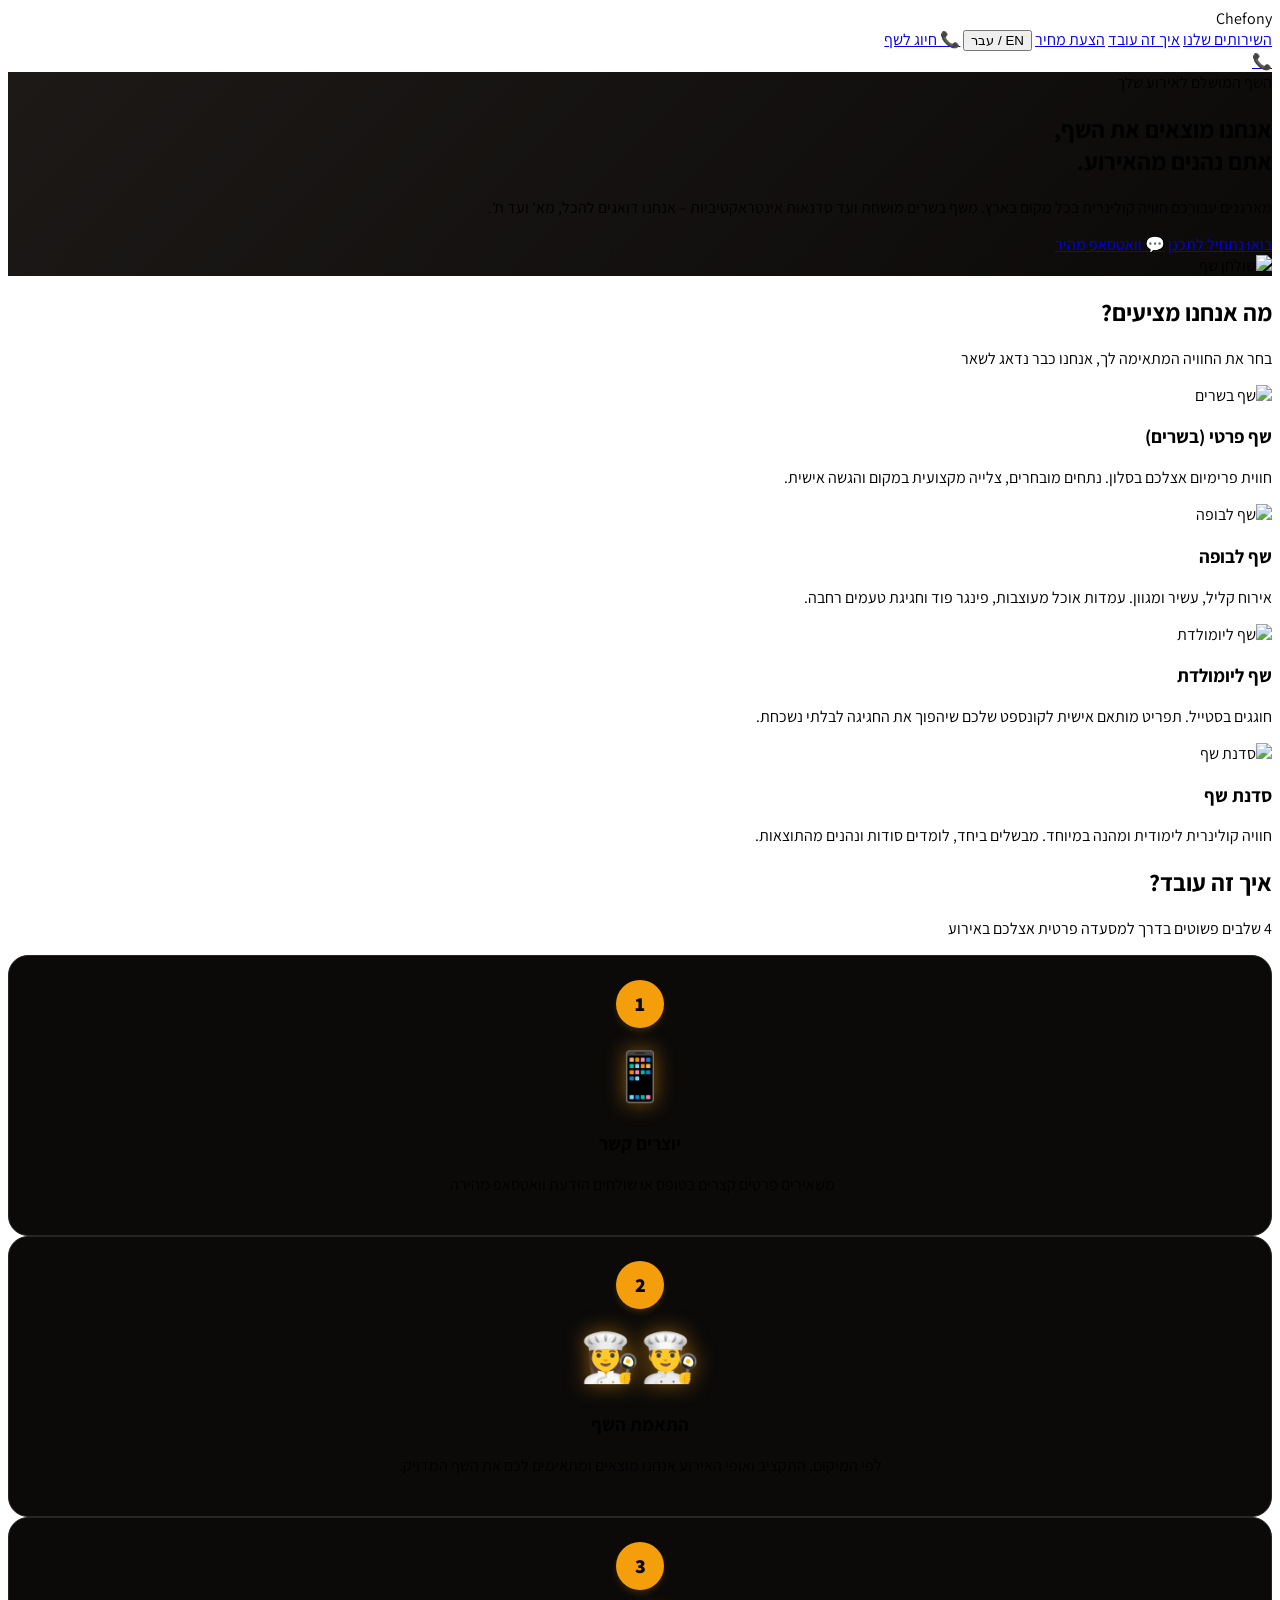
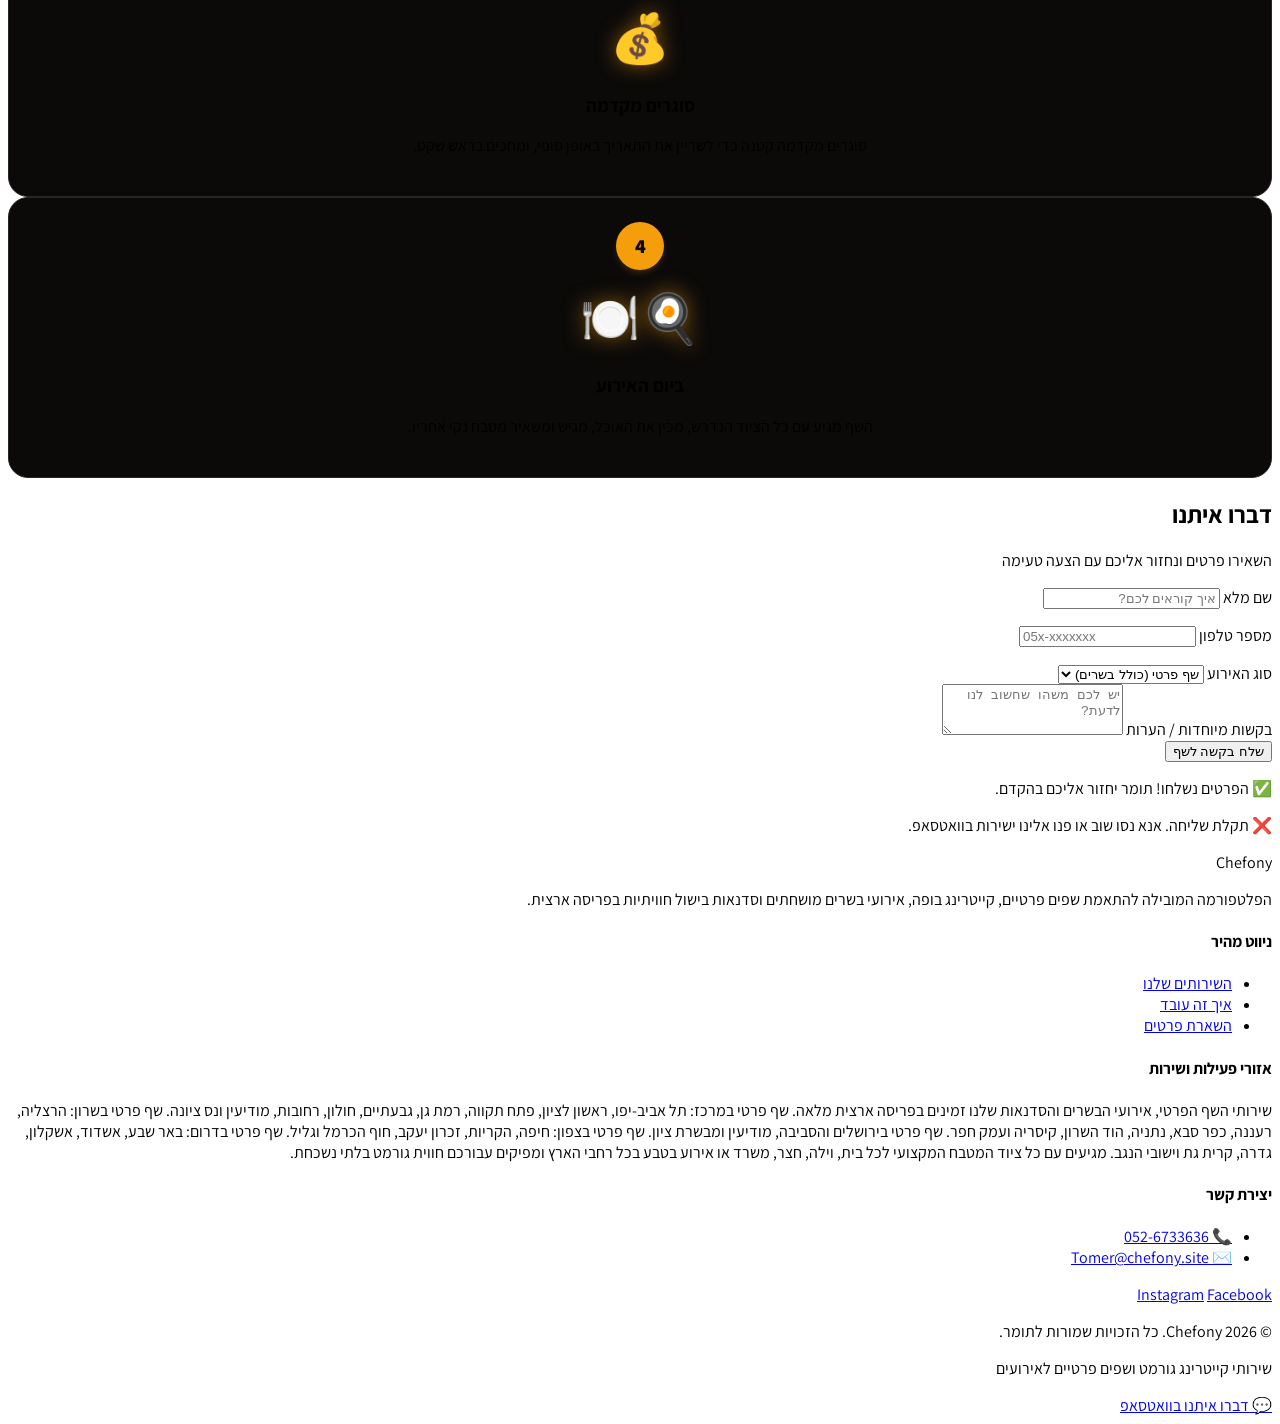
==== commit bc62e8cb: "fix" ====
--- a/index.html
+++ b/index.html
@@ -101,7 +101,7 @@
             
             <div class="grid sm:grid-cols-2 lg:grid-cols-4 gap-8">
                 <div class="group bg-stone-950 p-6 rounded-3xl border border-stone-800/60 hover:border-amber-500/30 transition-all duration-300">
-                    <img src="https://images.unsplash.com/photo-1544025162-d76694265947?w=400&q=80" class="w-full h-48 object-cover rounded-2xl mb-6 shadow-md border border-stone-800" alt="שף פרטי בשרים">
+                    <img src="https://images.unsplash.com/photo-1544025162-d76694265947?w=400&q=80" class="w-full h-48 object-cover rounded-2xl mb-6 shadow-md border border-stone-800" alt="שף בשרים">
                     <h3 class="text-2xl font-bold mb-3 text-stone-100" data-en="Private Chef (Meats)" data-he="שף פרטי (בשרים)">שף פרטי (בשרים)</h3>
                     <p class="text-stone-400 text-sm leading-relaxed" data-en="A premium dining experience at your home. Selected cuts, professional live grilling, and personal service." data-he="חווית פרימיום אצלכם בסלון. נתחים מובחרים, צלייה מקצועית במקום והגשה אישית.">חווית פרימיום אצלכם בסלון. נתחים מובחרים, צלייה מקצועית במקום והגשה אישית.</p>
                 </div>
@@ -134,22 +134,26 @@
             <div class="grid md:grid-cols-4 gap-8 relative">
                 <div class="step-card">
                     <div class="step-number">1</div>
-                    <div class="step-icon">📱</div> <h3 class="text-xl font-bold text-stone-100 mb-2" data-en="Get in Touch" data-he="יוצרים קשר">יוצרים קשר</h3>
+                    <div class="step-icon">📱</div>
+                    <h3 class="text-xl font-bold text-stone-100 mb-2" data-en="Get in Touch" data-he="יוצרים קשר">יוצרים קשר</h3>
                     <p class="text-stone-400 text-sm leading-relaxed" data-en="Leave your details on the form or send a quick WhatsApp message to start." data-he="משאירים פרטים קצרים בטופס או שולחים הודעת וואטסאפ מהירה.">משאירים פרטים קצרים בטופס או שולחים הודעת וואטסאפ מהירה.</p>
                 </div>
                 <div class="step-card">
                     <div class="step-number">2</div>
-                    <div class="step-icon">👨‍🍳👩‍🍳</div> <h3 class="text-xl font-bold text-stone-100 mb-2" data-en="Chef Matching" data-he="התאמת השף">התאמת השף</h3>
+                    <div class="step-icon">👨‍🍳👩‍🍳</div>
+                    <h3 class="text-xl font-bold text-stone-100 mb-2" data-en="Chef Matching" data-he="התאמת השף">התאמת השף</h3>
                     <p class="text-stone-400 text-sm leading-relaxed" data-en="We match the perfect chef based on your location, budget, and event style." data-he="לפי המיקום, התקציב ואופי האירוע אנחנו מוצאים ומתאימים לכם את השף המדויק.">לפי המיקום, התקציב ואופי האירוע אנחנו מוצאים ומתאימים לכם את השף המדויק.</p>
                 </div>
                 <div class="step-card">
                     <div class="step-number">3</div>
-                    <div class="step-icon">💰</div> <h3 class="text-xl font-bold text-stone-100 mb-2" data-en="Secure & Wait" data-he="סוגרים מקדמה">סוגרים מקדמה</h3>
+                    <div class="step-icon">💰</div>
+                    <h3 class="text-xl font-bold text-stone-100 mb-2" data-en="Secure & Wait" data-he="סוגרים מקדמה">סוגרים מקדמה</h3>
                     <p class="text-stone-400 text-sm leading-relaxed" data-en="Secure your date with a small deposit, sit back and relax." data-he="סוגרים מקדמה קטנה כדי לשריין את התאריך באופן סופי, ומחכים בראש שקט.">סוגרים מקדמה קטנה כדי לשריין את התאריך באופן סופי, ומחכים בראש שקט.</p>
                 </div>
                 <div class="step-card">
                     <div class="step-number">4</div>
-                    <div class="step-icon">🍳🍽️</div> <h3 class="text-xl font-bold text-stone-100 mb-2" data-en="Enjoy & Relax" data-he="ביום האירוע">ביום האירוע</h3>
+                    <div class="step-icon">🍳🍽️</div>
+                    <h3 class="text-xl font-bold text-stone-100 mb-2" data-en="Enjoy & Relax" data-he="ביום האירוע">ביום האירוע</h3>
                     <p class="text-stone-400 text-sm leading-relaxed" data-en="The chef arrives with all equipment, cooks, serves, and leaves the kitchen spotless." data-he="השף מגיע עם כל הציוד הנדרש, מכין את האוכל, מגיש ומשאיר מטבח נקי אחריו.">השף מגיע עם כל הציוד הנדרש, מכין את האוכל, מגיש ומשאיר מטבח נקי אחריו.</p>
                 </div>
             </div>
@@ -168,19 +172,19 @@
                     <div class="grid gap-6">
                         <div>
                             <label class="block text-sm font-bold text-stone-300 mb-2" data-en="Full Name" data-he="שם מלא">שם מלא</label>
-                            <input type="text" id="name" placeholder="איך קוראים לכם?" data-placeholder-en="Your name" data-placeholder-he="איך קוראים לכם?"
+                            <input type="text" id="name" name="שם הלקוח" placeholder="איך קוראים לכם?" data-placeholder-en="Your name" data-placeholder-he="איך קוראים לכם?"
                                    class="w-full bg-stone-900 border border-stone-800 p-4 rounded-2xl focus:border-amber-500 focus:outline-none transition-all shadow-inner text-stone-100">
                             <p id="nameError" class="text-red-500 text-xs mt-1 hidden" data-en="Please enter a valid full name (at least 2 letters)" data-he="אנא הזן שם מלא תקין (לפחות 2 אותיות)"></p>
                         </div>
                         <div>
                             <label class="block text-sm font-bold text-stone-300 mb-2" data-en="Phone Number" data-he="מספר טלפון">מספר טלפון</label>
-                            <input type="tel" id="phone" placeholder="05x-xxxxxxx" data-placeholder-en="05x-xxxxxxx" data-placeholder-he="05x-xxxxxxx"
-                                   class="w-full bg-stone-900 border border-stone-800 p-4 rounded-2xl focus:border-amber-500 focus:outline-none transition-all shadow-inner text-right text-stone-100" dir="ltr">
+                            <input type="tel" id="phone" name="טלפון" placeholder="05x-xxxxxxx" data-placeholder-en="05x-xxxxxxx" data-placeholder-he="05x-xxxxxxx"
+                                   class="w-full bg-stone-900 border border-stone-800 p-4 rounded-2xl focus:border-amber-500 focus:outline-none transition-all shadow-inner text-stone-100 text-right" dir="ltr">
                             <p id="phoneError" class="text-red-500 text-xs mt-1 hidden" data-en="Please enter a valid Israeli phone number (e.g. 0526733636)" data-he="אנא הזן מספר טלפון ישראלי תקין (למשל 0526733636)"></p>
                         </div>
                         <div>
                             <label class="block text-sm font-bold text-stone-300 mb-2" data-en="Event Type" data-he="סוג האירוע">סוג האירוע</label>
-                            <select id="experience" class="w-full bg-stone-900 border border-stone-800 p-4 rounded-2xl focus:border-amber-500 focus:outline-none transition-all bg-stone-900 text-stone-100 shadow-inner font-semibold">
+                            <select id="experience" name="סוג האירוע" class="w-full bg-stone-900 border border-stone-800 p-4 rounded-2xl focus:border-amber-500 focus:outline-none transition-all bg-stone-900 text-stone-100 shadow-inner font-semibold">
                                 <option data-en="Private Chef (Meats)" data-he="שף פרטי (כולל בשרים)">שף פרטי (כולל בשרים)</option>
                                 <option data-en="Buffet Chef" data-he="שף לבופה">שף לבופה</option>
                                 <option data-en="Birthday Party" data-he="שף ליומולדת">שף ליומולדת</option>
@@ -189,7 +193,7 @@
                         </div>
                         <div>
                             <label class="block text-sm font-bold text-stone-300 mb-2" data-en="Additional Requests / Notes" data-he="בקשות מיוחדות / הערות">בקשות מיוחדות / הערות</label>
-                            <textarea id="notes" rows="3" placeholder="יש לכם משהו שחשוב לנו לדעת?" data-placeholder-en="Anything else we should know?" data-placeholder-he="יש לכם משהו שחשוב לנו לדעת?"
+                            <textarea id="notes" name="הערות ובקשות" rows="3" placeholder="יש לכם משהו שחשוב לנו לדעת?" data-placeholder-en="Anything else we should know?" data-placeholder-he="יש לכם משהו שחשוב לנו לדעת?"
                                       class="w-full bg-stone-900 border border-stone-800 p-4 rounded-2xl focus:border-amber-500 focus:outline-none transition-all shadow-inner text-stone-100 resize-none"></textarea>
                         </div>
                     </div>
@@ -201,23 +205,54 @@
                     </button>
 
                     <p id="successMsg" class="hidden text-green-400 font-bold text-center bg-green-500/10 border border-green-500/20 p-3 rounded-xl" data-en="✅ Details sent! We will contact you shortly." data-he="✅ הפרטים נשלחו! תומר יחזור אליכם בהקדם.">✅ הפרטים נשלחו! תומר יחזור אליכם בהקדם.</p>
-                    <p id="errorMsg" class="hidden text-red-400 font-bold text-center bg-red-500/10 border border-red-500/20 p-3 rounded-xl" data-en="❌ Error sending. This might be a CORS blocking issue on localhost." data-he="❌ תקלת שליחה. (אם אתה מריץ את הקובץ מקומית, הדפדפן חוסם שליחת API ישירה עקב CORS).">❌ תקלת שליחה. (אם אתה מריץ את הקובץ מקומית, הדפדפן חוסם שליחת API ישירה עקב CORS).</p>
+                    <p id="errorMsg" class="hidden text-red-400 font-bold text-center bg-red-500/10 border border-red-500/20 p-3 rounded-xl" data-en="❌ Error sending request. Please try again." data-he="❌ תקלת שליחה. אנא נסו שוב או פנו אלינו ישירות בוואטסאפ.">❌ תקלת שליחה. אנא נסו שוב או פנו אלינו ישירות בוואטסאפ.</p>
                 </form>
             </div>
         </div>
     </section>
 
-    <footer class="bg-stone-950 border-t border-stone-900 py-16 text-center px-6 text-stone-400">
-        <div class="max-w-7xl mx-auto space-y-6">
-            <span class="text-3xl font-black tracking-tighter text-amber-500 block">Chefony</span>
-            <p class="text-base max-w-md mx-auto" data-en="The easiest and most delicious way to organize a premium culinary event tailored entirely to you." data-he="הדרך הקלה והטעימה ביותר לארגן אירוע קולינרי מנצח בהתאמה מלאה אליכם.">הדרך הקלה והטעימה ביותר לארגן אירוע קולינרי מנצח בהתאמה מלאה אליכם.</p>
-            <div class="flex justify-center gap-8 text-lg">
-                <a href="https://instagram.com" target="_blank" class="hover:text-amber-500 transition-colors">Instagram</a>
-                <a href="https://facebook.com" target="_blank" class="hover:text-amber-500 transition-colors">Facebook</a>
-            </div>
-            <div class="border-t border-stone-900 mt-10 pt-10 text-stone-600 text-sm" data-en="&copy; 2026 Chefony. All rights reserved to Tomer." data-he="&copy; 2026 Chefony. כל הזכויות שמורות לתומר.">
-                &copy; 2026 Chefony. כל הזכויות שמורות לתומר.
-            </div>
+    <footer class="bg-stone-950 border-t border-stone-900 pt-16 pb-24 md:pb-16 px-6 text-stone-400 text-sm">
+        <div class="max-w-7xl mx-auto grid grid-cols-1 md:grid-cols-4 gap-10 mb-12 text-center md:text-right">
+            
+            <div class="space-y-4">
+                <span class="text-2xl font-black tracking-tighter text-amber-500 block">Chefony</span>
+                <p class="leading-relaxed" data-en="The easiest and most premium way to organize custom private chef events, catering buffets, and culinary workshops anywhere." data-he="הפלטפורמה המובילה להתאמת שפים פרטיים, קייטרינג בופה, אירועי בשרים מושחתים וסדנאות בישול חוויתיות בפריסה ארצית.">
+                    הפלטפורמה המובילה להתאמת שפים פרטיים, קייטרינג בופה, אירועי בשרים מושחתים וסדנאות בישול חוויתיות בפריסה ארצית.
+                </p>
+            </div>
+
+            <div class="space-y-4">
+                <h4 class="text-stone-200 font-bold text-base" data-en="Quick Links" data-he="ניווט מהיר">ניווט מהיר</h4>
+                <ul class="space-y-2.5 font-medium">
+                    <li><a href="#services" class="hover:text-amber-500 transition-colors" data-en="Culinary Services" data-he="השירותים שלנו">השירותים שלנו</a></li>
+                    <li><a href="#how-it-works" class="hover:text-amber-500 transition-colors" data-en="How It Works" data-he="איך זה עובד">איך זה עובד</a></li>
+                    <li><a href="#contact" class="hover:text-amber-500 transition-colors" data-en="Book a Chef" data-he="השארת פרטים">השארת פרטים</a></li>
+                </ul>
+            </div>
+
+            <div class="space-y-4">
+                <h4 class="text-stone-200 font-bold text-base" data-en="Areas of Activity" data-he="אזורי פעילות ושירות">אזורי פעילות ושירות</h4>
+                <p class="leading-relaxed text-stone-500 text-xs text-justify" data-en="Our premium private chef experiences, meat events, and cooking workshops are available nationwide: Tel Aviv, Central Region (Rishon LeZion, Petah Tikva, Rehovot, Modiin), Sharon Area (Herzliya, Netanya, Raanana, Kfar Saba), Jerusalem and surrounding areas, Haifa & North, Beer Sheva & South. We bring the full restaurant experience to your chosen location." data-he="שירותי השף הפרטי, אירועי הבשרים והסדנאות שלנו זמינים בפריסה ארצית מלאה. שף פרטי במרכז: תל אביב-יפו, ראשון לציון, פתח תקווה, רמת גן, גבעתיים, חולון, רחובות, מודיעין ונס ציונה. שף פרטי בשרון: הרצליה, רעננה, כפר סבא, נתניה, הוד השרון, קיסריה ועמק חפר. שף פרטי בירושלים והסביבה, מודיעין ומבשרת ציון. שף פרטי בצפון: חיפה, הקריות, זכרון יעקב, חוף הכרמל וגליל. שף פרטי בדרום: באר שבע, אשדוד, אשקלון, גדרה, קרית גת וישובי הנגב. מגיעים עם כל ציוד המטבח המקצועי לכל בית, וילה, חצר, משרד או אירוע בטבע בכל רחבי הארץ ומפיקים עבורכם חווית גורמט בלתי נשכחת.">
+                    שירותי השף הפרטי, אירועי הבשרים והסדנאות שלנו זמינים בפריסה ארצית מלאה. שף פרטי במרכז: תל אביב-יפו, ראשון לציון, פתח תקווה, רמת גן, גבעתיים, חולון, רחובות, מודיעין ונס ציונה. שף פרטי בשרון: הרצליה, רעננה, כפר סבא, נתניה, הוד השרון, קיסריה ועמק חפר. שף פרטי בירושלים והסביבה, מודיעין ומבשרת ציון. שף פרטי בצפון: חיפה, הקריות, זכרון יעקב, חוף הכרמל וגליל. שף פרטי בדרום: באר שבע, אשדוד, אשקלון, גדרה, קרית גת וישובי הנגב. מגיעים עם כל ציוד המטבח המקצועי לכל בית, וילה, חצר, משרד או אירוע בטבע בכל רחבי הארץ ומפיקים עבורכם חווית גורמט בלתי נשכחת.
+                </p>
+            </div>
+
+            <div class="space-y-4">
+                <h4 class="text-stone-200 font-bold text-base" data-en="Contact Us" data-he="יצירת קשר">יצירת קשר</h4>
+                <ul class="space-y-2 font-medium">
+                    <li><a href="tel:0526733636" class="hover:text-amber-500 transition-colors">📞 052-6733636</a></li>
+                    <li><a href="mailto:Tomer@chefony.site" class="hover:text-amber-500 transition-colors">✉️ Tomer@chefony.site</a></li>
+                </ul>
+                <div class="flex justify-center md:justify-start gap-5 pt-2 text-lg">
+                    <a href="https://instagram.com" target="_blank" class="hover:text-amber-500 transition-colors">Instagram</a>
+                    <a href="https://facebook.com" target="_blank" class="hover:text-amber-500 transition-colors">Facebook</a>
+                </div>
+            </div>
+        </div>
+
+        <div class="max-w-7xl mx-auto border-t border-stone-900 pt-8 flex flex-col md:flex-row justify-between items-center gap-4 text-stone-600 text-xs">
+            <p data-en="&copy; 2026 Chefony. All rights reserved to Tomer." data-he="&copy; 2026 Chefony. כל הזכויות שמורות לתומר.">&copy; 2026 Chefony. כל הזכויות שמורות לתומר.</p>
+            <p data-en="Gourmet Catering & Private Chefs for Events" data-he="שירותי קייטרינג גורמט ושפים פרטיים לאירועים">שירותי קייטרינג גורמט ושפים פרטיים לאירועים</p>
         </div>
     </footer>
 
@@ -259,7 +294,6 @@
             
             const isHe = document.documentElement.getAttribute('lang') === 'he';
             
-            // איפוס שגיאות והודעות קודמות
             nameError.classList.add('hidden');
             phoneError.classList.add('hidden');
             successMsg.classList.add('hidden');
@@ -267,14 +301,12 @@
             
             let isValid = true;
 
-            // 1. אימות השם (לפחות 2 אותיות ללא רווחים קיצוניים)
             if (nameInput.value.trim().length < 2) {
                 nameError.textContent = nameError.getAttribute(`data-${isHe ? 'he' : 'en'}`);
                 nameError.classList.remove('hidden');
                 isValid = false;
             }
 
-            // 2. אימות מספר טלפון ישראלי (05XXXXXXXX)
             const phoneRegex = /^05\d{8}$/;
             if (!phoneRegex.test(phoneInput.value.replace(/[- ]/g, ''))) {
                 phoneError.textContent = phoneError.getAttribute(`data-${isHe ? 'he' : 'en'}`);
@@ -282,40 +314,24 @@
                 isValid = false;
             }
 
-            if (!isValid) return; // עצירת השליחה אם משהו לא תקין
-
-            // תחילת תהליך השליחה
+            if (!isValid) return;
+
             submitBtn.disabled = true;
             submitBtn.innerText = isHe ? 'שולח...' : 'Sending...';
 
-            const name = nameInput.value;
-            const phone = phoneInput.value;
-            const experience = document.getElementById('experience').value;
-            const notes = document.getElementById('notes').value;
+            // שימוש ב-FormData המובנה ש-Formspree דורש
+            const formData = new FormData(this);
 
             try {
-                const resendToken = 're_fSJWWiZ7_N52iwLpDWjrXwYCDpTghZKxU'; 
-
-                const response = await fetch('https://api.resend.com/emails', {
+                // מחליפים את הלינק פה לקישור האמיתי מ-Formspree
+                const formspreeEndpoint = 'https://formspree.io/f/maqgwnwa'; 
+
+                const response = await fetch(formspreeEndpoint, {
                     method: 'POST',
+                    body: formData,
                     headers: {
-                        'Authorization': `Bearer ${resendToken}`,
-                        'Content-Type': 'application/json'
-                    },
-                    body: JSON.stringify({
-                        from: 'אתר שפוני <Tomer@chefony.site>',
-                        to: 'Tomer@chefony.site',
-                        subject: `בקשה חדשה לאירוע: ${name}`,
-                        html: `
-                            <div dir="rtl" style="font-family: sans-serif; padding: 20px; color: #333; border: 1px solid #eee;">
-                                <h2 style="color: #d97706;">התקבלה הזמנה חדשה מ-Chefony!</h2>
-                                <p style="font-size: 16px;"><strong>שם הלקוח:</strong> ${name}</p>
-                                <p style="font-size: 16px;"><strong>טלפון:</strong> ${phone}</p>
-                                <p style="font-size: 16px;"><strong>סוג האירוע המבוקש:</strong> ${experience}</p>
-                                <p style="font-size: 16px;"><strong>בקשות מיוחדות / הערות:</strong> ${notes || 'אין הערות מיוחדות'}</p>
-                            </div>
-                        `
-                    })
+                        'Accept': 'application/json'
+                    }
                 });
 
                 if (response.ok) {
@@ -326,7 +342,7 @@
                 }
             } catch (error) {
                 errorMsg.classList.remove('hidden');
-                console.error("CORS Error / API Error:", error);
+                console.error("Formspree Error:", error);
             } finally {
                 submitBtn.disabled = false;
                 submitBtn.innerText = isHe ? 'שלח בקשה לשף' : 'Send Request';
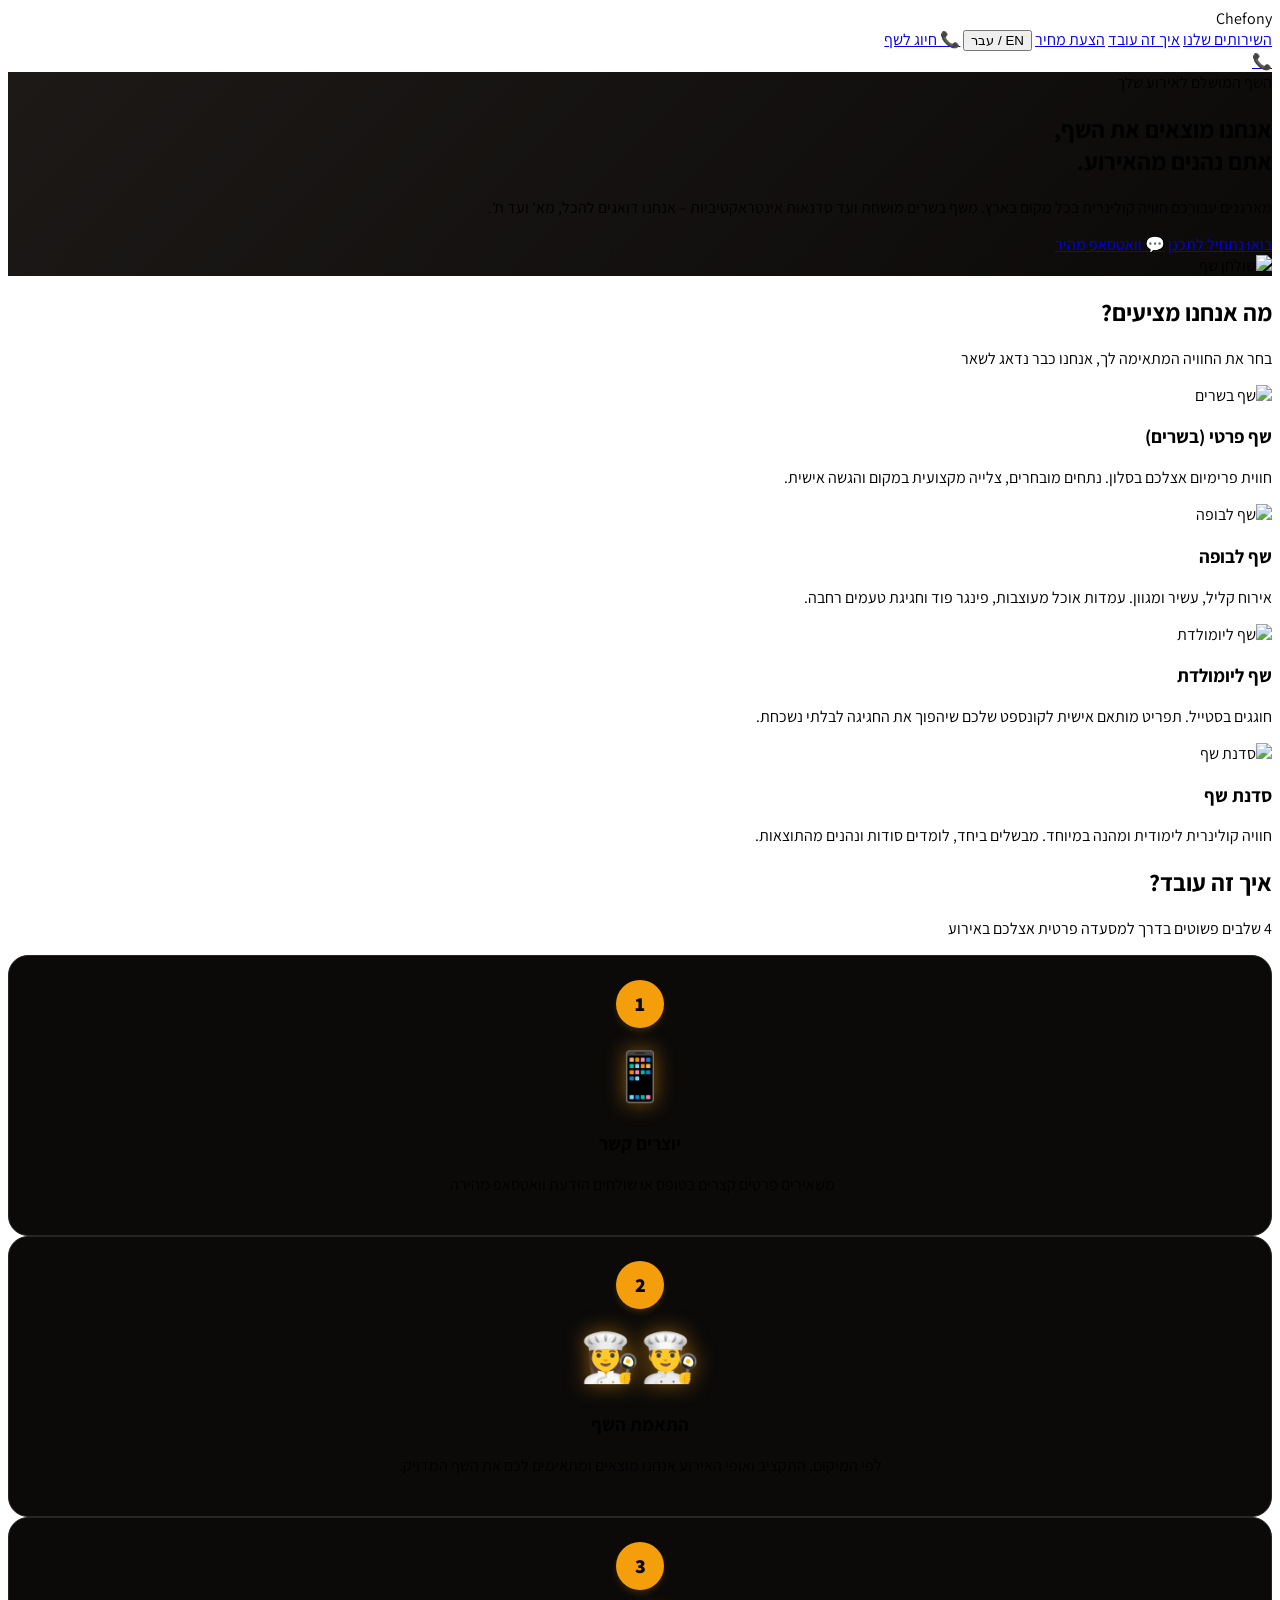
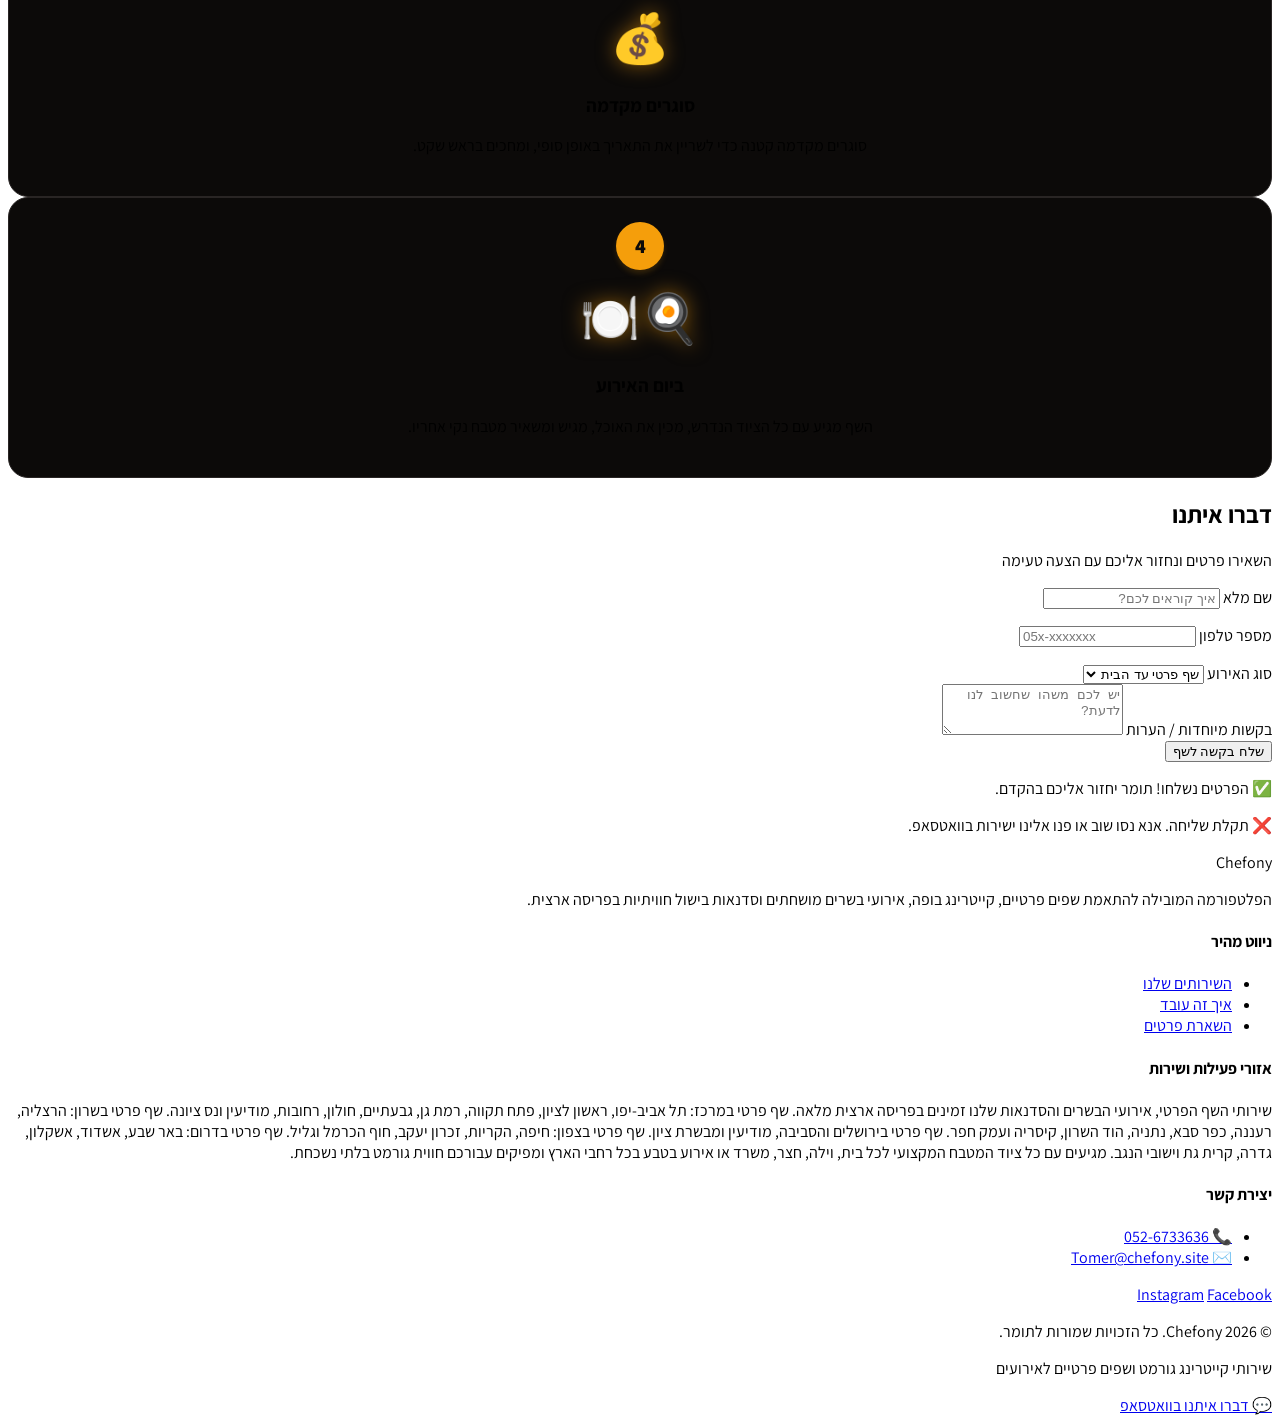
==== commit 8288e383: "1" ====
--- a/index.html
+++ b/index.html
@@ -185,7 +185,7 @@
                         <div>
                             <label class="block text-sm font-bold text-stone-300 mb-2" data-en="Event Type" data-he="סוג האירוע">סוג האירוע</label>
                             <select id="experience" name="סוג האירוע" class="w-full bg-stone-900 border border-stone-800 p-4 rounded-2xl focus:border-amber-500 focus:outline-none transition-all bg-stone-900 text-stone-100 shadow-inner font-semibold">
-                                <option data-en="Private Chef (Meats)" data-he="שף פרטי (כולל בשרים)">שף פרטי (כולל בשרים)</option>
+                                <option data-en="Private Chef" data-he="שף פרטי">שף פרטי עד הבית </option>
                                 <option data-en="Buffet Chef" data-he="שף לבופה">שף לבופה</option>
                                 <option data-en="Birthday Party" data-he="שף ליומולדת">שף ליומולדת</option>
                                 <option data-en="Chef Workshop" data-he="סדנת שף">סדנת שף</option>
@@ -244,8 +244,8 @@
                     <li><a href="mailto:Tomer@chefony.site" class="hover:text-amber-500 transition-colors">✉️ Tomer@chefony.site</a></li>
                 </ul>
                 <div class="flex justify-center md:justify-start gap-5 pt-2 text-lg">
-                    <a href="https://instagram.com" target="_blank" class="hover:text-amber-500 transition-colors">Instagram</a>
-                    <a href="https://facebook.com" target="_blank" class="hover:text-amber-500 transition-colors">Facebook</a>
+                    <a href="https://www.instagram.com/chefony_" target="_blank" class="hover:text-amber-500 transition-colors">Instagram</a>
+                    <a href="https://www.facebook.com/chefoony" target="_blank" class="hover:text-amber-500 transition-colors">Facebook</a>
                 </div>
             </div>
         </div>
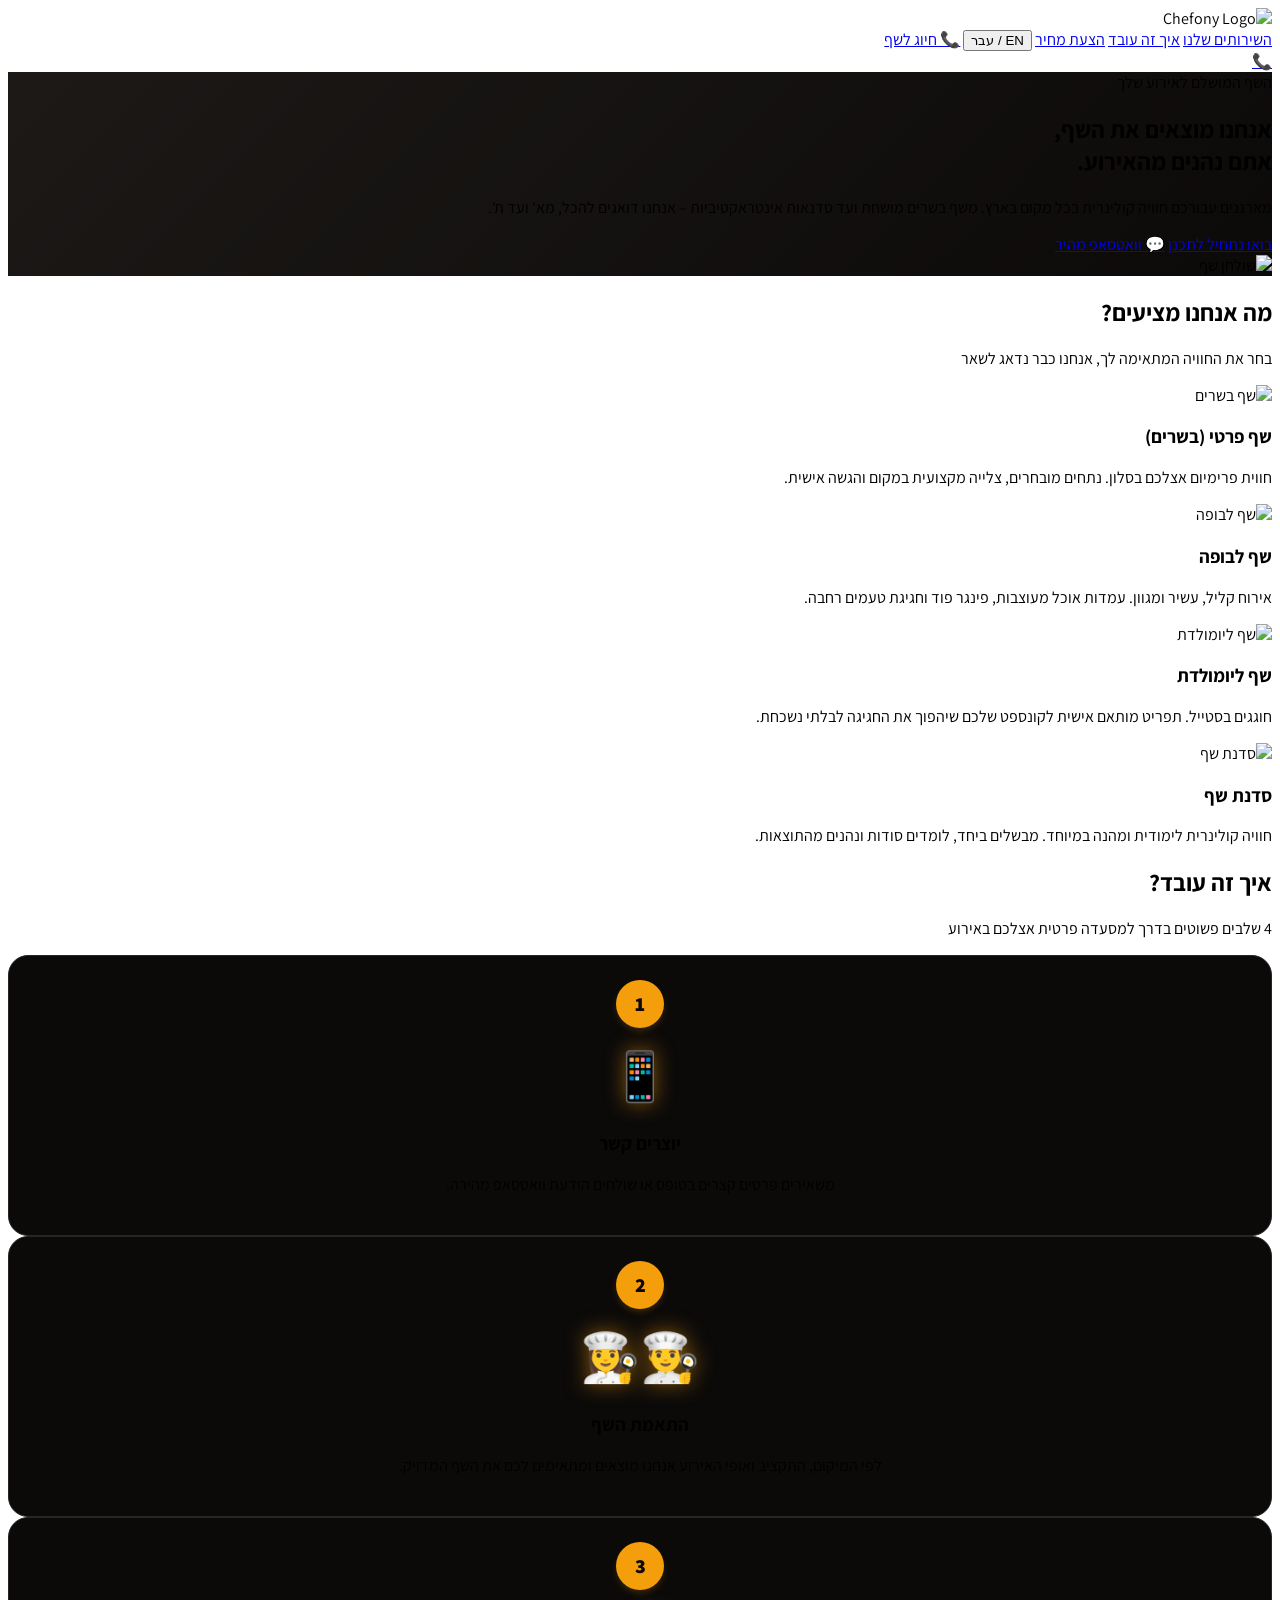
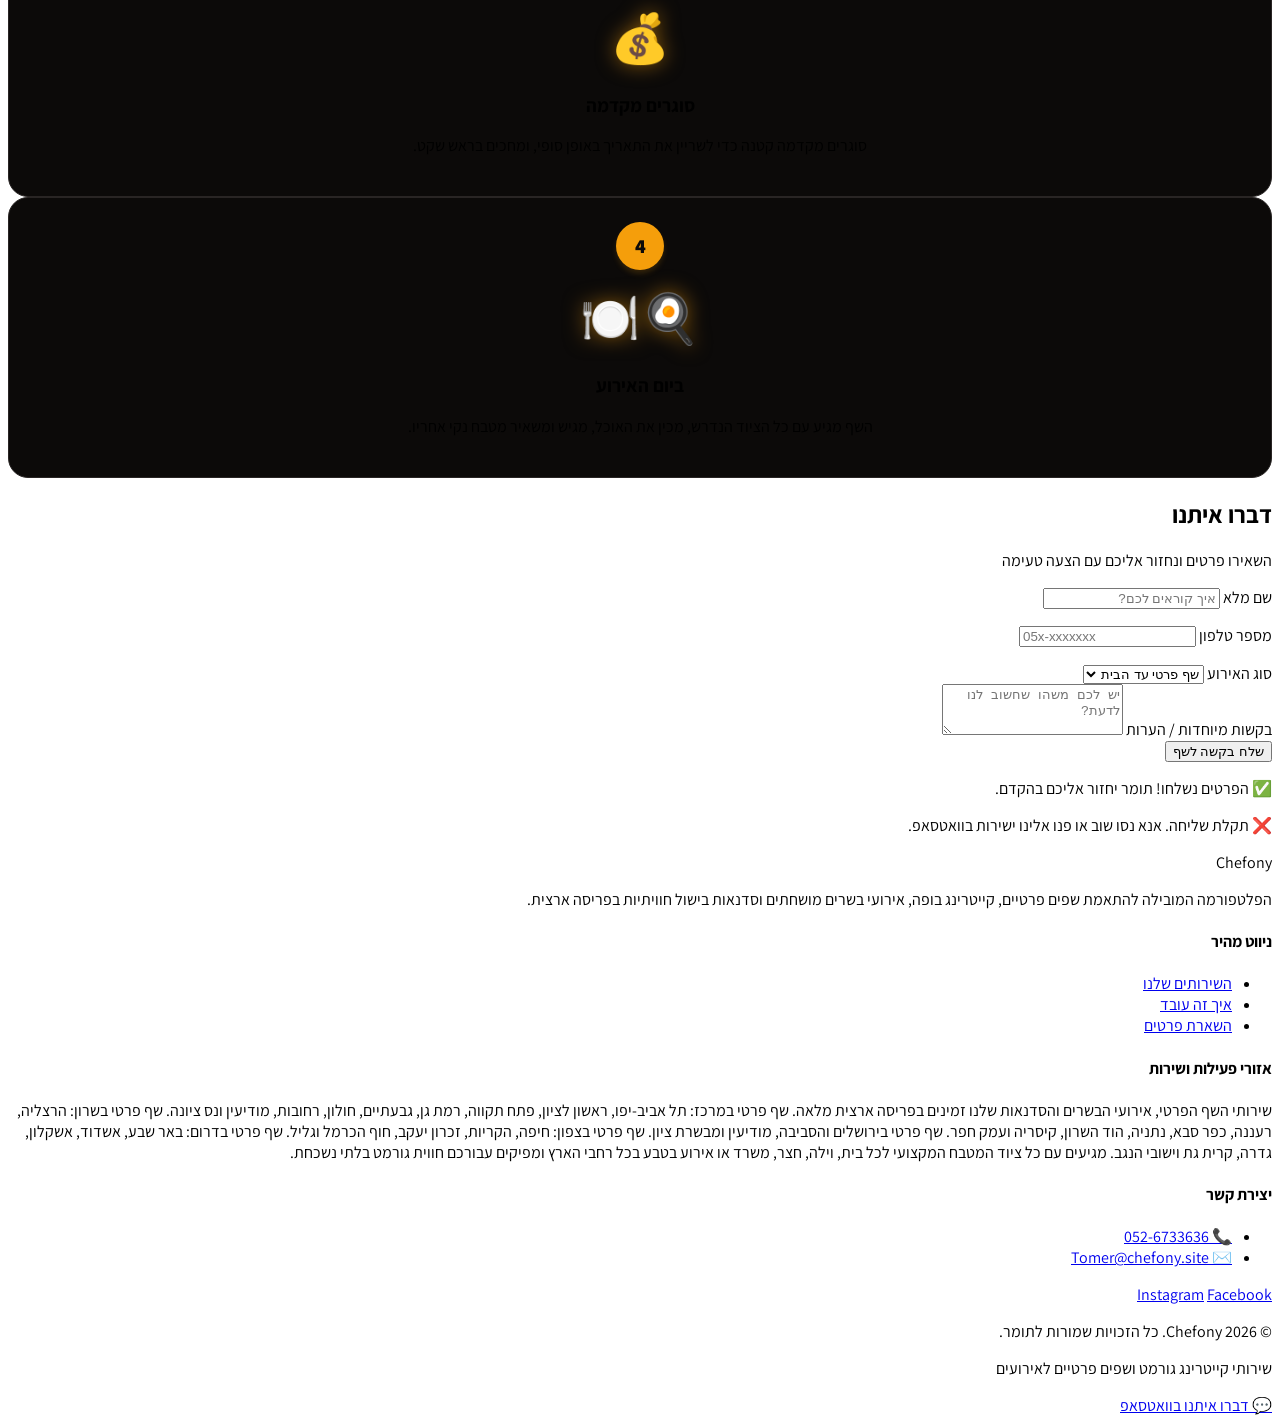
==== commit 75b732e2: "add_logo" ====
--- a/index.html
+++ b/index.html
@@ -52,7 +52,7 @@
 
     <nav class="bg-stone-900/90 backdrop-blur-md sticky top-0 z-50 border-b border-stone-800 shadow-lg">
         <div class="max-w-7xl mx-auto px-6 py-4 flex justify-between items-center">
-            <span class="text-3xl font-black tracking-tighter text-amber-500">Chefony</span>
+            <img src="logo.svg" alt="Chefony Logo" class="h-20 w-auto">
             <div class="flex gap-4 md:gap-8 items-center font-semibold text-stone-300">
                 <a href="#services" class="hidden md:inline hover:text-amber-500 transition" data-en="Our Services" data-he="השירותים שלנו">השירותים שלנו</a>
                 <a href="#how-it-works" class="hidden md:inline hover:text-amber-500 transition" data-en="How It Works" data-he="איך זה עובד">איך זה עובד</a>
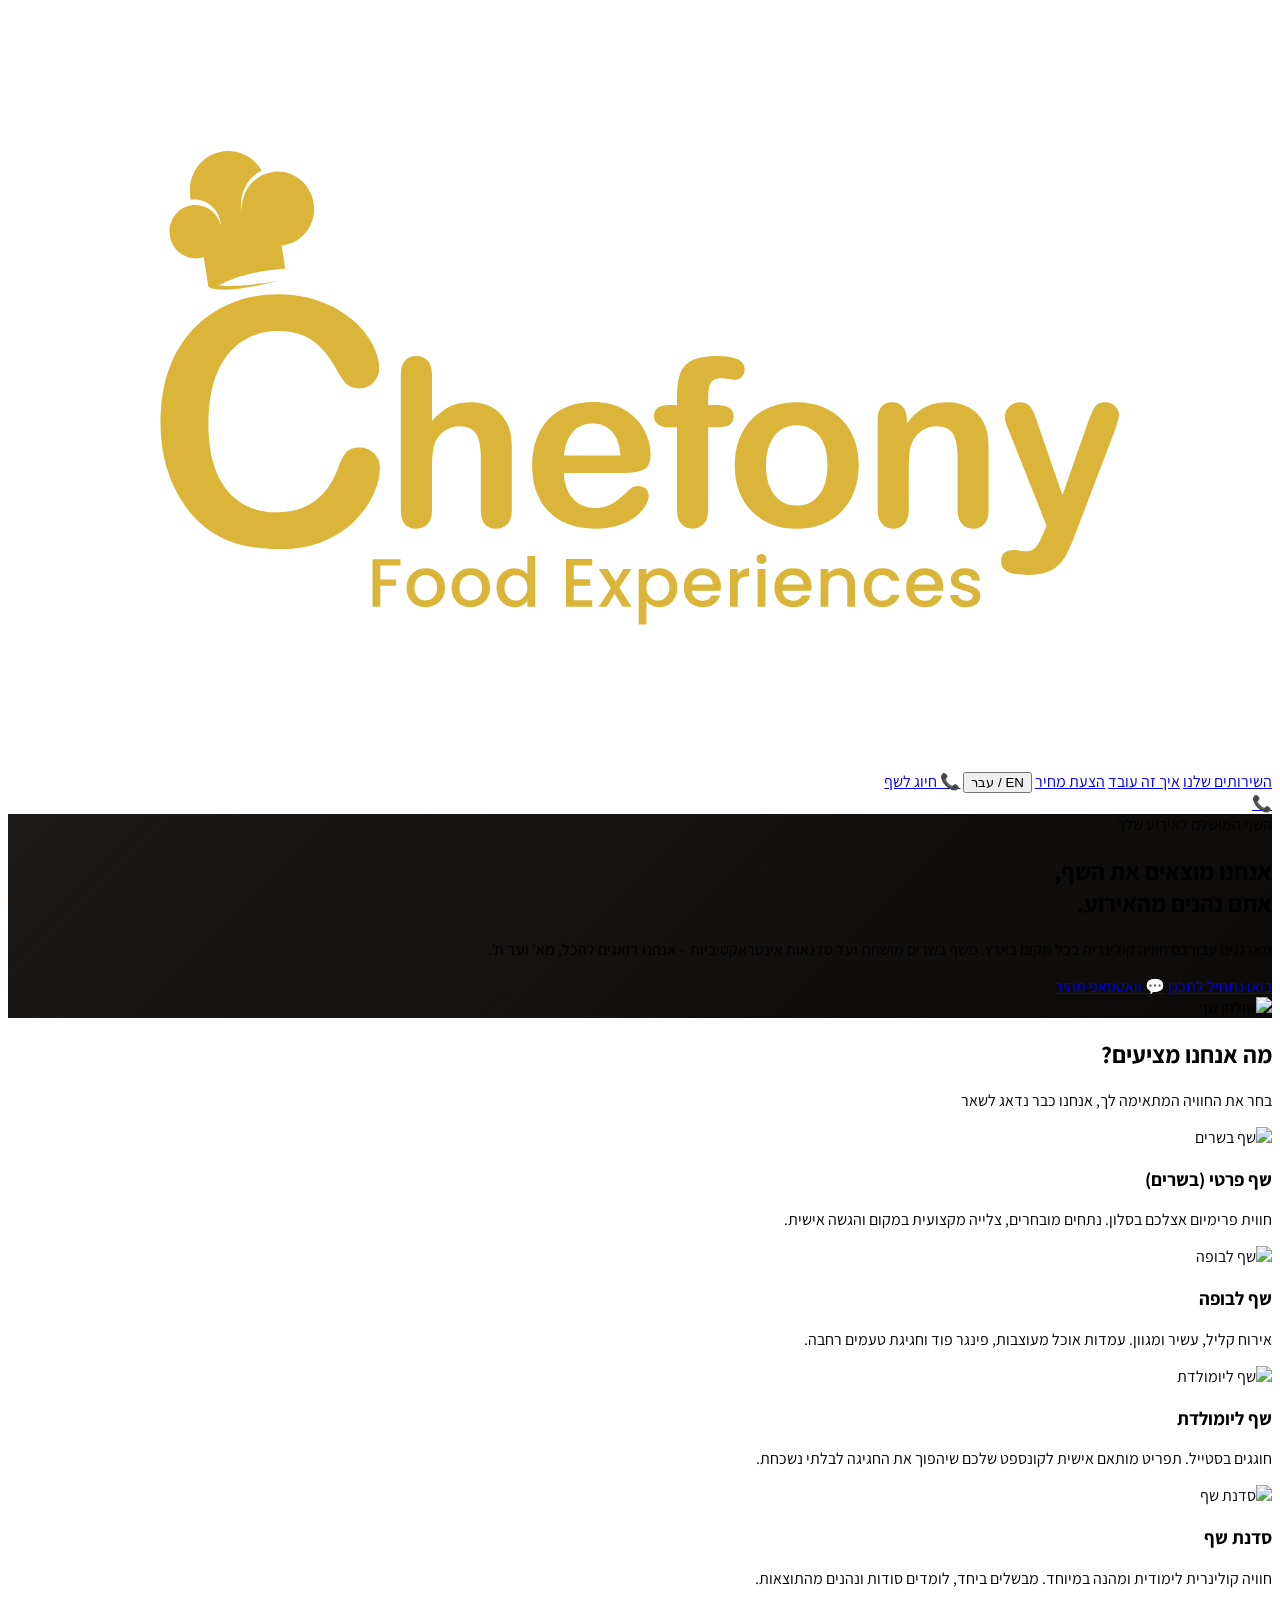
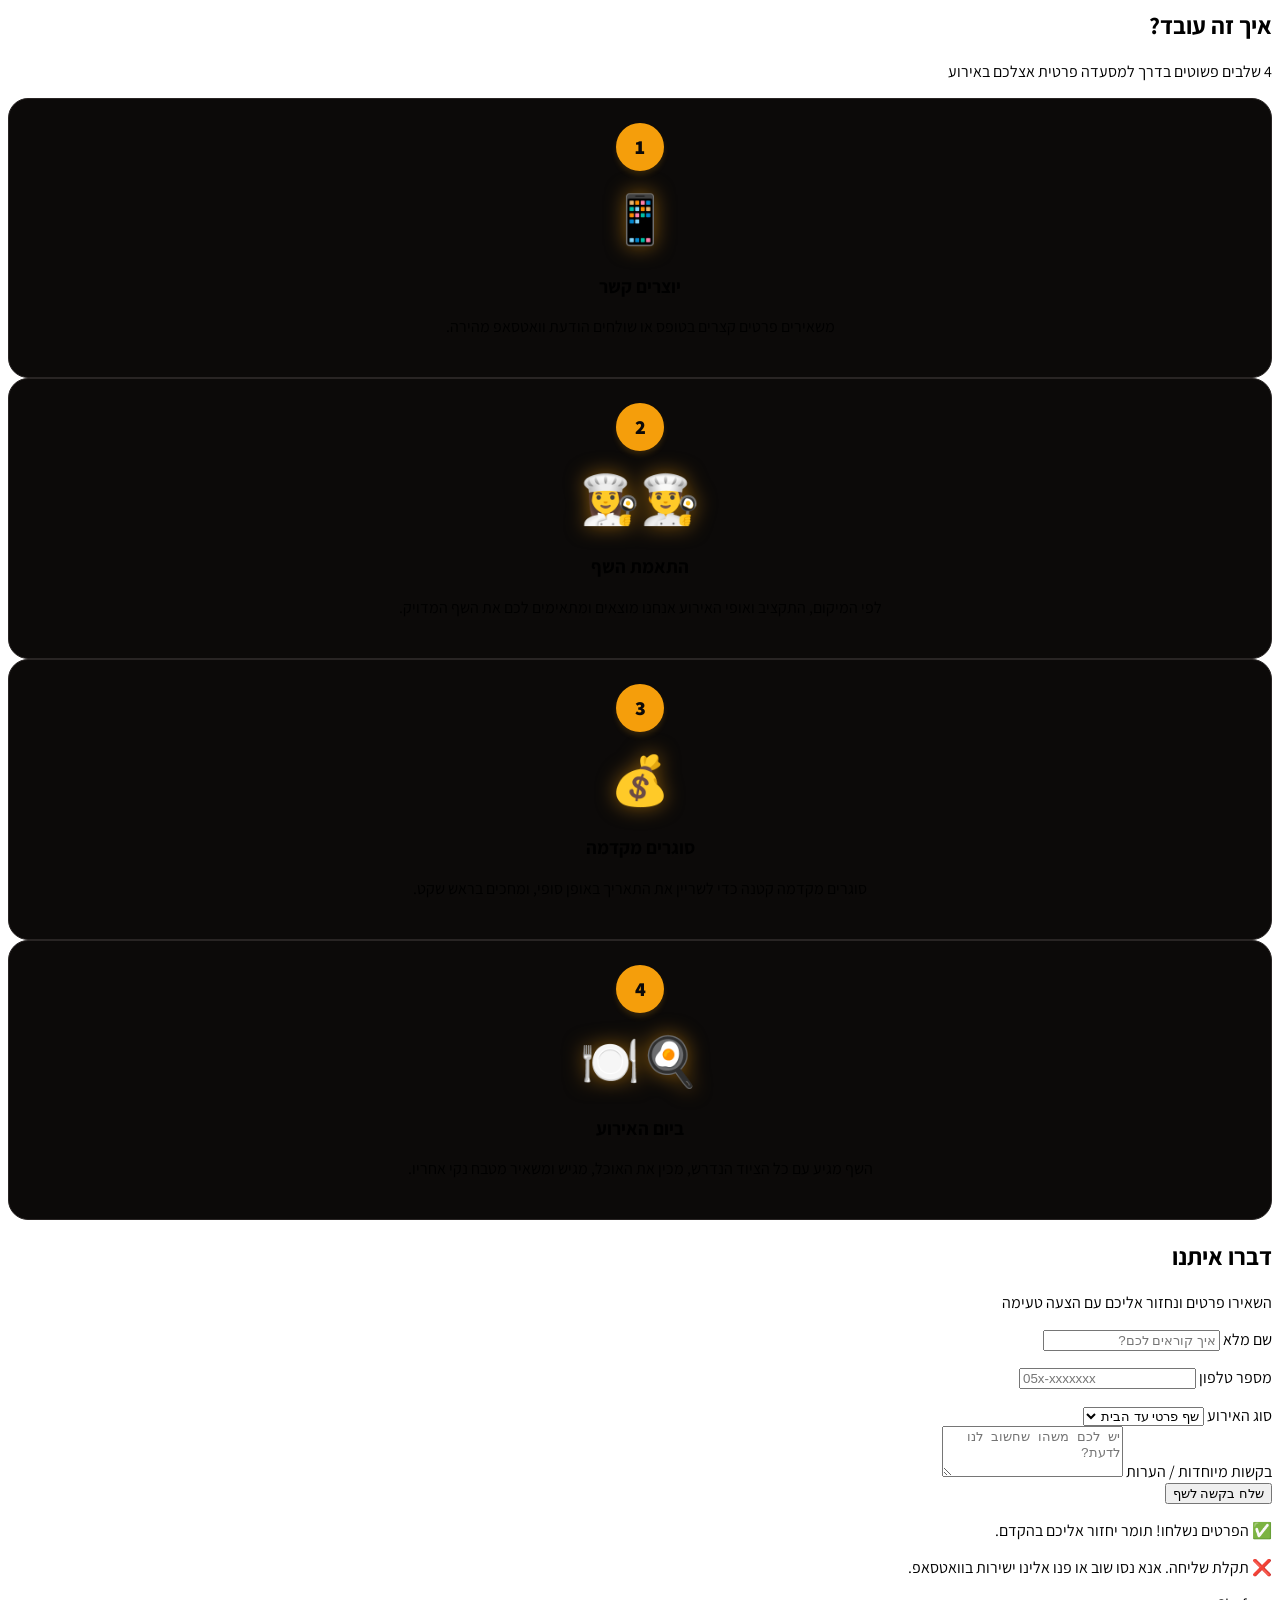
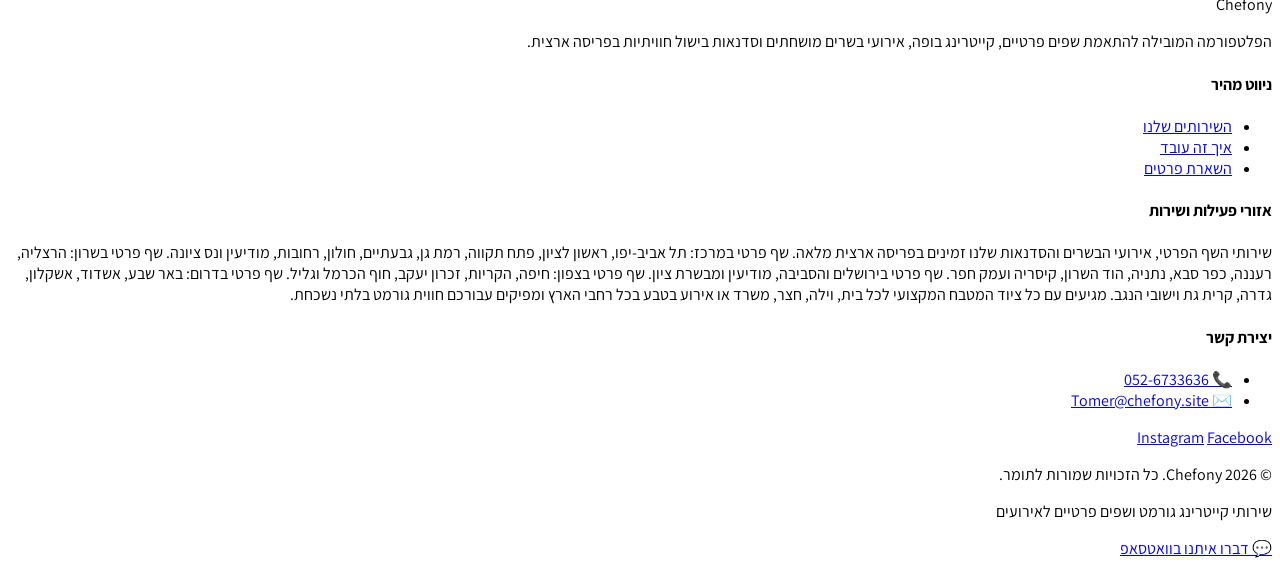
==== commit d7a456b9: "fix_1" ====
--- a/index.html
+++ b/index.html
@@ -52,7 +52,7 @@
 
     <nav class="bg-stone-900/90 backdrop-blur-md sticky top-0 z-50 border-b border-stone-800 shadow-lg">
         <div class="max-w-7xl mx-auto px-6 py-4 flex justify-between items-center">
-            <img src="logo.svg" alt="Chefony Logo" class="h-20 w-auto">
+            <img src="Logo.svg" alt="Chefony Logo" class="h-20 w-auto">
             <div class="flex gap-4 md:gap-8 items-center font-semibold text-stone-300">
                 <a href="#services" class="hidden md:inline hover:text-amber-500 transition" data-en="Our Services" data-he="השירותים שלנו">השירותים שלנו</a>
                 <a href="#how-it-works" class="hidden md:inline hover:text-amber-500 transition" data-en="How It Works" data-he="איך זה עובד">איך זה עובד</a>
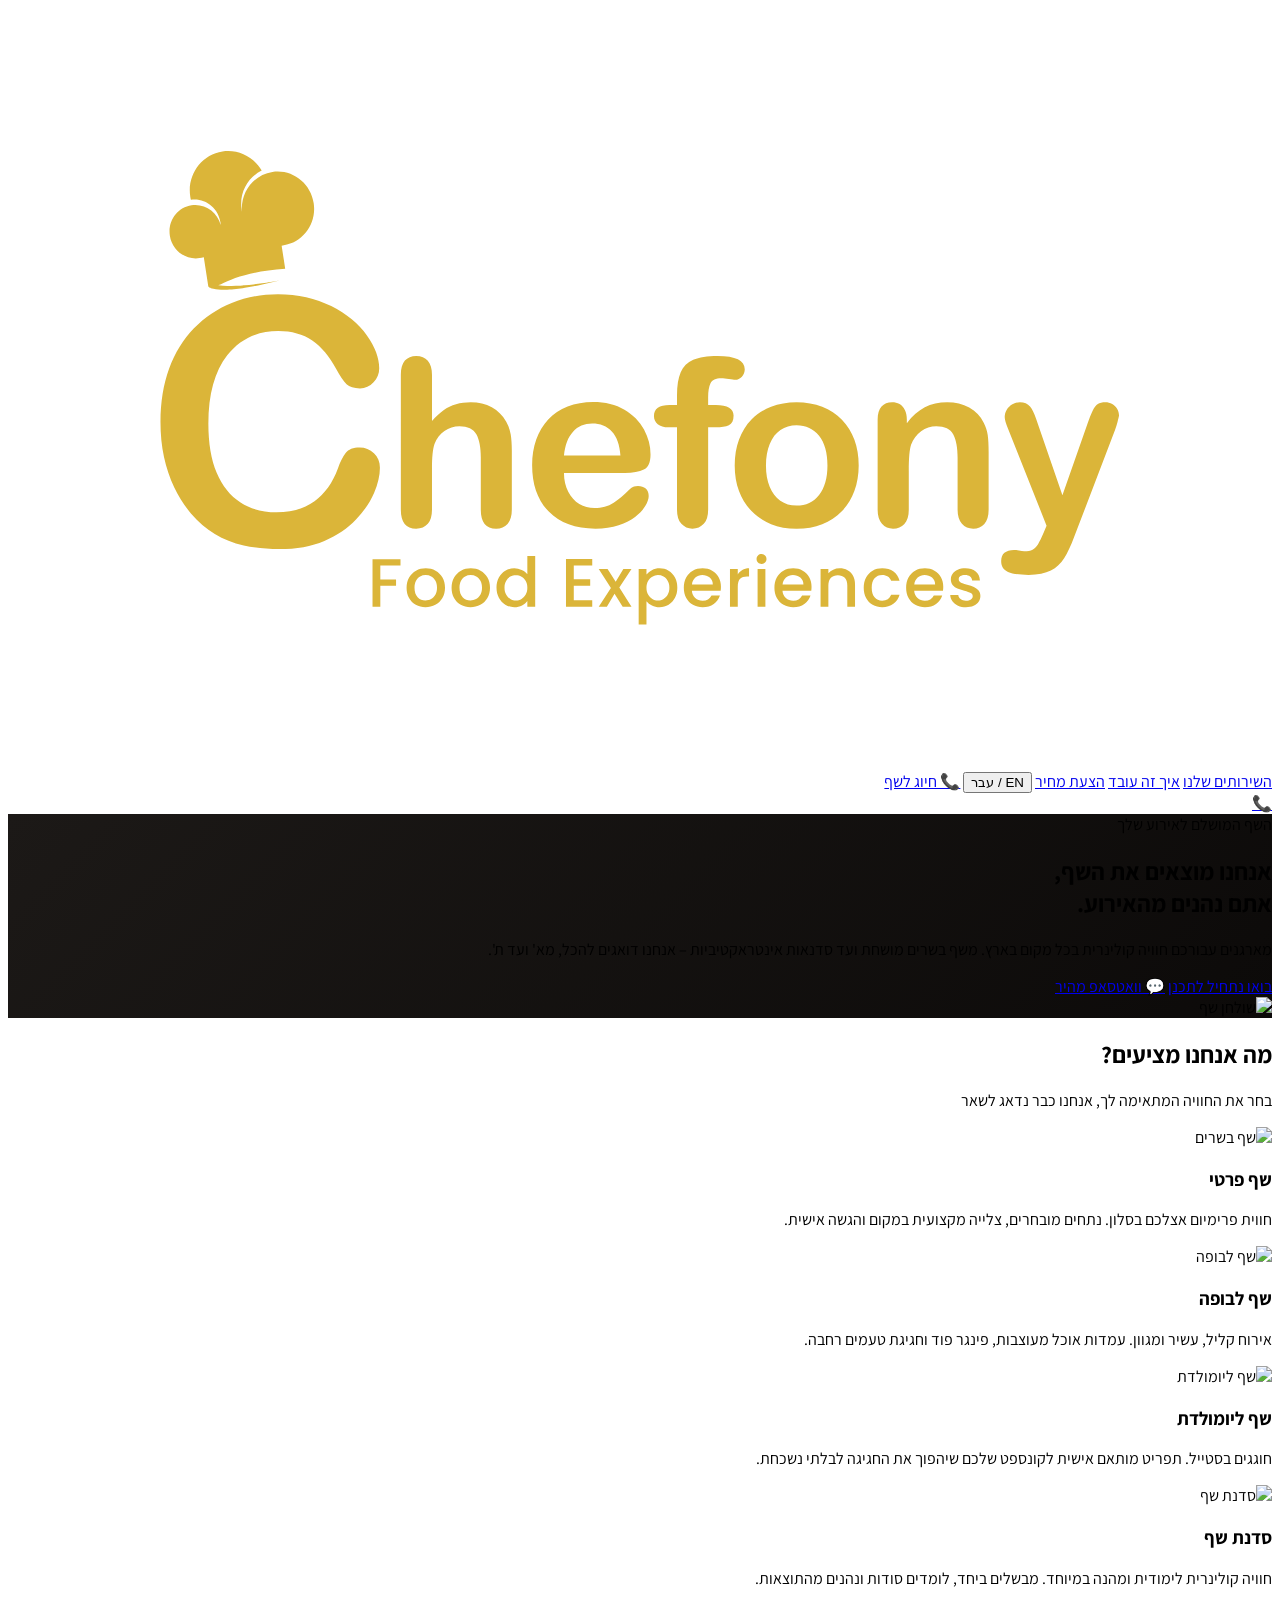
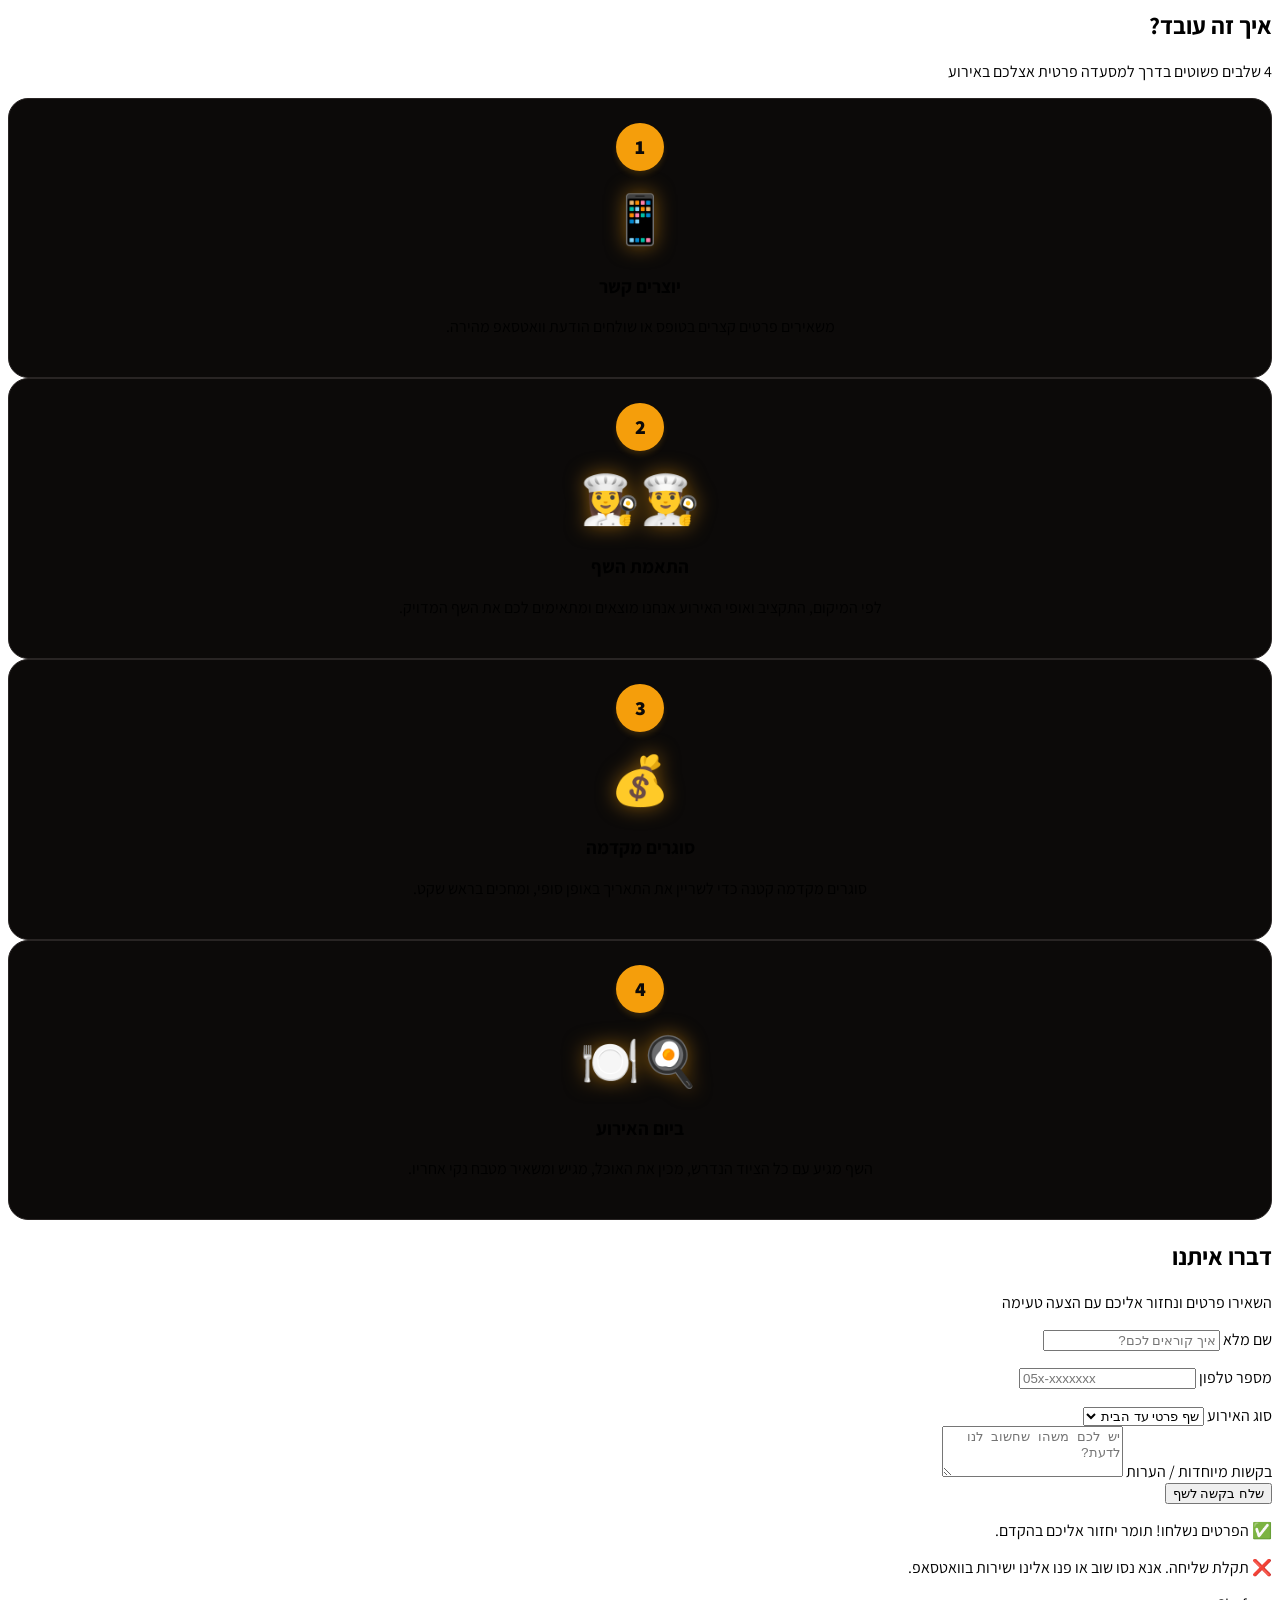
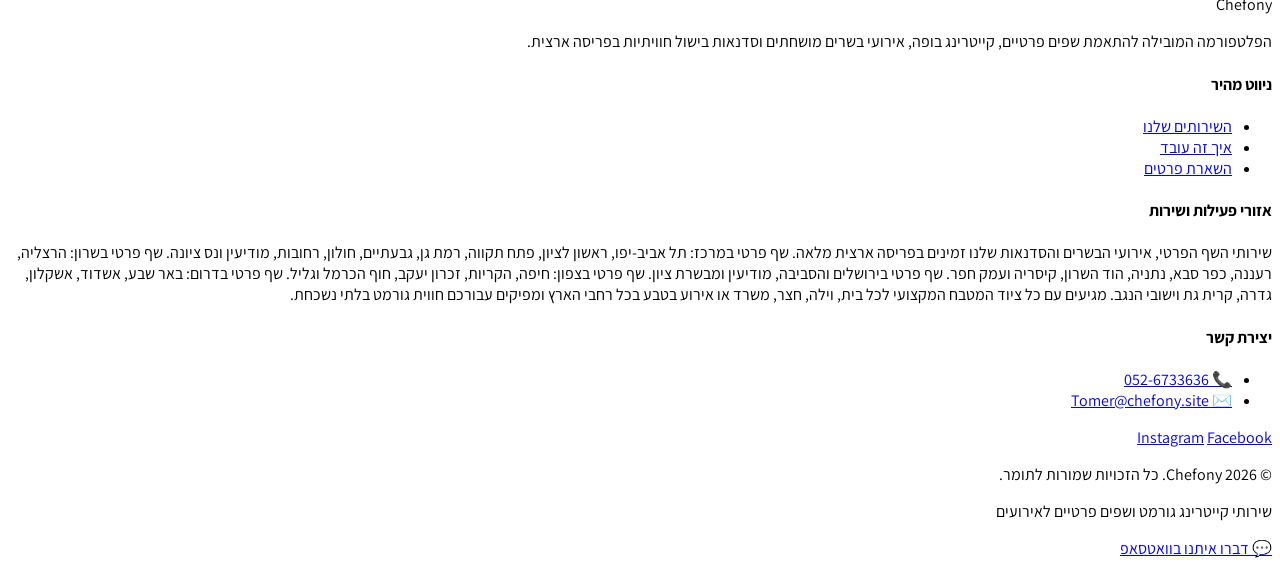
==== commit 46e70114: "fix_2" ====
--- a/index.html
+++ b/index.html
@@ -102,7 +102,7 @@
             <div class="grid sm:grid-cols-2 lg:grid-cols-4 gap-8">
                 <div class="group bg-stone-950 p-6 rounded-3xl border border-stone-800/60 hover:border-amber-500/30 transition-all duration-300">
                     <img src="https://images.unsplash.com/photo-1544025162-d76694265947?w=400&q=80" class="w-full h-48 object-cover rounded-2xl mb-6 shadow-md border border-stone-800" alt="שף בשרים">
-                    <h3 class="text-2xl font-bold mb-3 text-stone-100" data-en="Private Chef (Meats)" data-he="שף פרטי (בשרים)">שף פרטי (בשרים)</h3>
+                    <h3 class="text-2xl font-bold mb-3 text-stone-100" data-en="Private Chef (Meats)" data-he="שף פרטי">שף פרטי</h3>
                     <p class="text-stone-400 text-sm leading-relaxed" data-en="A premium dining experience at your home. Selected cuts, professional live grilling, and personal service." data-he="חווית פרימיום אצלכם בסלון. נתחים מובחרים, צלייה מקצועית במקום והגשה אישית.">חווית פרימיום אצלכם בסלון. נתחים מובחרים, צלייה מקצועית במקום והגשה אישית.</p>
                 </div>
                 <div class="group bg-stone-950 p-6 rounded-3xl border border-stone-800/60 hover:border-amber-500/30 transition-all duration-300">
